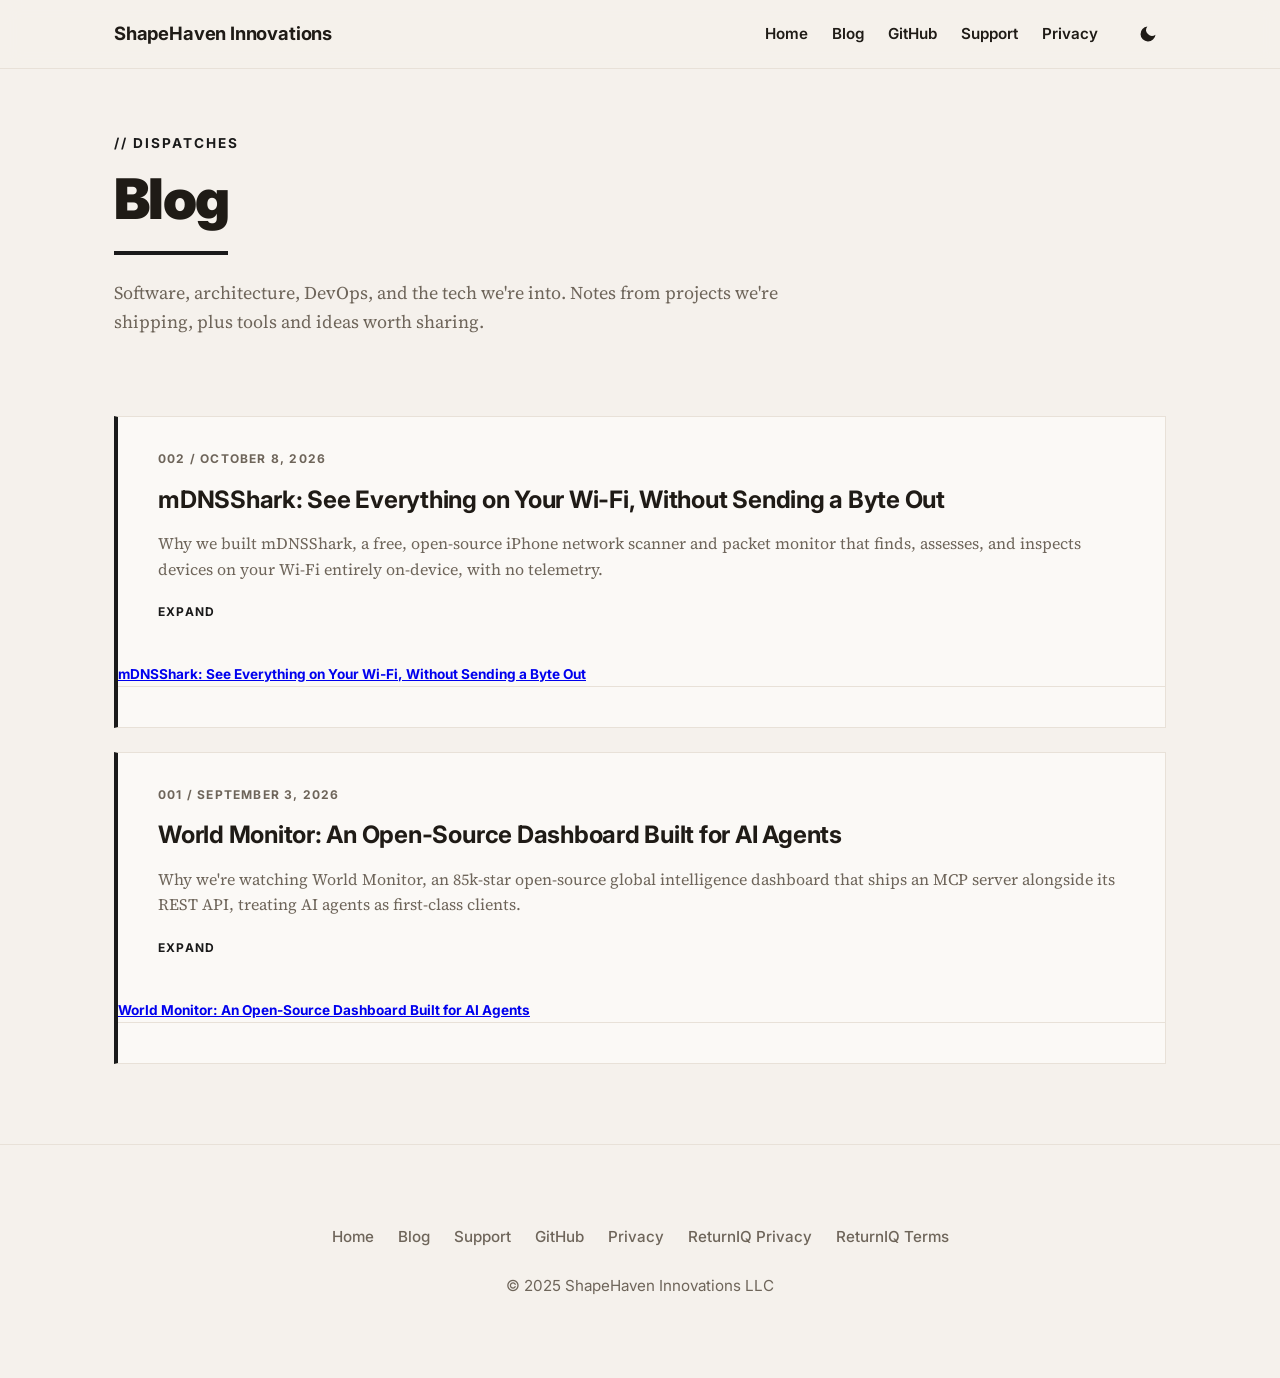
==== blog/index.html @ 7c34fed1 "20261010-add rhythmx to site" ====
<!DOCTYPE html>
<html lang="en">
  <head>
    <meta charset="UTF-8" />
    <meta name="viewport" content="width=device-width, initial-scale=1.0" />
    <title>Blog | ShapeHaven Innovations</title>
    <meta name="description" content="Software, architecture, DevOps, and the tech we like. Notes and tool spotlights from ShapeHaven Innovations." />
    <meta name="robots" content="index, follow" />

    <!-- Open Graph / Social Media -->
    <meta property="og:title" content="Blog | ShapeHaven Innovations" />
    <meta property="og:description" content="Software, architecture, DevOps, and the tech we like. Notes and tool spotlights from ShapeHaven Innovations." />
    <meta property="og:image" content="https://shapehaveninnovations.com/images/og-image.png" />
    <meta property="og:image:width" content="1200" />
    <meta property="og:image:height" content="630" />
    <meta property="og:url" content="https://shapehaveninnovations.com/blog/" />
    <meta property="og:type" content="website" />

    <!-- Favicon -->
    <link rel="icon" type="image/png" href="/images/favicon.png" />
    <link rel="apple-touch-icon" href="/images/logo.png" />

    <!-- FOUC fix: apply theme before CSS renders -->
    <script>
      (function() {
        var t = localStorage.getItem('theme');
        if (t) document.documentElement.setAttribute('data-theme', t);
        else if (window.matchMedia('(prefers-color-scheme: dark)').matches)
          document.documentElement.setAttribute('data-theme', 'dark');
      })();
    </script>

    <link rel="preconnect" href="https://fonts.googleapis.com" />
    <link rel="preconnect" href="https://fonts.gstatic.com" crossorigin />
    <link href="https://fonts.googleapis.com/css2?family=Inter:wght@400;600;700;800;900&family=Source+Serif+4:opsz,wght@8..60,400;8..60,600&display=swap" rel="stylesheet" />
    <link rel="stylesheet" href="/style.css" />
    <link rel="canonical" href="https://shapehaveninnovations.com/blog/" />
    <link rel="alternate" type="application/rss+xml" title="ShapeHaven Innovations Blog" href="https://shapehaveninnovations.com/feed.xml" />

    <!-- Twitter Card -->
    <meta name="twitter:card" content="summary_large_image" />
    <meta name="twitter:title" content="Blog | ShapeHaven Innovations" />
    <meta name="twitter:description" content="Software, architecture, DevOps, and the tech we like. Notes and tool spotlights from ShapeHaven Innovations." />
    <meta name="twitter:image" content="https://shapehaveninnovations.com/images/og-image.png" />

    <style>
      .blog-hero {
        text-align: left;
      }
      .blog-eyebrow {
        font-family: 'Inter', -apple-system, BlinkMacSystemFont, sans-serif;
        font-size: 0.85rem;
        font-weight: 700;
        letter-spacing: 0.15em;
        text-transform: uppercase;
        color: var(--primary-color);
        margin-bottom: 1rem;
        display: block;
      }
      .blog-hero h1 {
        font-size: 3.5rem;
        font-weight: 900;
        letter-spacing: -0.03em;
        line-height: 1;
        border-bottom: 4px solid var(--primary-color);
        padding-bottom: 1.5rem;
        display: inline-block;
      }
      .blog-hero .section-intro {
        margin: 1.5rem 0 0;
      }
      .post-feed {
        display: flex;
        flex-direction: column;
        gap: 1.5rem;
        margin-bottom: 5rem;
      }
      .post-item {
        border: 1px solid var(--border-color);
        border-left: 4px solid var(--primary-color);
        background: var(--card-bg);
        transition: var(--transition);
      }
      .post-item-header {
        all: unset;
        box-sizing: border-box;
        display: block;
        width: 100%;
        padding: 2rem 2.5rem;
        cursor: pointer;
      }
      .post-item-header:hover {
        background: var(--bg-color);
      }
      .card-tag {
        font-family: 'Inter', -apple-system, BlinkMacSystemFont, sans-serif;
        font-size: 0.75rem;
        font-weight: 700;
        letter-spacing: 0.1em;
        text-transform: uppercase;
        color: var(--light-text);
        margin-bottom: 0.75rem;
        display: block;
      }
      .post-item-header h3 {
        font-size: 1.5rem;
        letter-spacing: -0.01em;
        color: var(--text-color);
        margin: 0 0 0.75rem;
      }
      .post-item-summary {
        color: var(--light-text);
        margin: 0;
        line-height: 1.6;
      }
      .post-item-toggle {
        display: inline-block;
        margin-top: 1.25rem;
        font-family: 'Inter', -apple-system, BlinkMacSystemFont, sans-serif;
        font-size: 0.75rem;
        font-weight: 700;
        letter-spacing: 0.1em;
        text-transform: uppercase;
        color: var(--primary-color);
      }
      .post-item-panel {
        display: grid;
        grid-template-rows: 0fr;
        transition: grid-template-rows 0.35s ease;
      }
      .post-item-panel > div {
        overflow: hidden;
      }
      .post-item.open .post-item-panel {
        grid-template-rows: 1fr;
      }
      .post-item-panel-inner {
        padding: 0 2.5rem 2.5rem;
        border-top: 1px solid var(--border-color);
        margin-top: 0;
      }
      .post-item-prose {
        padding-top: 2rem;
        font-size: 1.05rem;
        line-height: 1.75;
        color: var(--text-color);
      }
      .post-item-prose p {
        margin-bottom: 1.25rem;
      }
      .post-item-prose h2 {
        font-size: 1.35rem;
        font-weight: 800;
        letter-spacing: -0.01em;
        margin: 2.25rem 0 1rem;
        border-left: 4px solid var(--primary-color);
        padding-left: 1rem;
      }
      .post-item-prose a {
        color: var(--primary-color);
        font-weight: 600;
        text-decoration: underline;
        text-underline-offset: 2px;
      }
      .post-item-prose .post-callout,
      .post-item-prose .post-cta {
        border-radius: 0;
        border: 1px solid var(--border-color);
        border-left: 4px solid var(--primary-color);
        background: var(--bg-color);
        padding: 1.25rem 1.5rem;
        margin: 1.75rem 0;
        font-size: 0.95rem;
        color: var(--light-text);
      }
      .post-item-prose .post-cta {
        margin-top: 2rem;
      }
      .post-item-fulllink {
        display: inline-block;
        margin-top: 0.5rem;
        font-family: 'Inter', -apple-system, BlinkMacSystemFont, sans-serif;
        font-size: 0.85rem;
        font-weight: 700;
      }
    </style>

    <!-- Structured Data -->
    <script type="application/ld+json">
    {
      "@context": "https://schema.org",
      "@type": "Blog",
      "name": "ShapeHaven Innovations Blog",
      "url": "https://shapehaveninnovations.com/blog/",
      "description": "Software, architecture, DevOps, and the tech we like. Notes and tool spotlights from ShapeHaven Innovations.",
      "publisher": { "@type": "Organization", "name": "ShapeHaven Innovations", "logo": { "@type": "ImageObject", "url": "https://shapehaveninnovations.com/images/logo.png" } },
      "blogPost": [
        {
          "@type": "BlogPosting",
          "headline": "mDNSShark: See Everything on Your Wi-Fi, Without Sending a Byte Out",
          "url": "https://shapehaveninnovations.com/blog/mdnsshark-app",
          "datePublished": "2026-10-08",
          "author": { "@type": "Organization", "name": "ShapeHaven Innovations" }
        },
        {
          "@type": "BlogPosting",
          "headline": "World Monitor: An Open-Source Dashboard Built for AI Agents",
          "url": "https://shapehaveninnovations.com/blog/worldmonitor-app",
          "datePublished": "2026-09-03",
          "author": { "@type": "Organization", "name": "ShapeHaven Innovations" }
        }
      ]
    }
    </script>
  </head>
  <body>
    <header>
      <div class="container">
        <div class="logo-container">
          <a href="/" class="logo-text">ShapeHaven Innovations</a>
        </div>
        <nav id="main-nav">
          <a href="/">Home</a>
          <a href="/blog/">Blog</a>
          <a href="https://github.com/Shapehaven-Innovations" target="_blank" rel="noopener">GitHub</a>
          <a href="/support.html">Support</a>
          <a href="/privacy.html">Privacy</a>
        </nav>
        <div class="header-actions">
          <button id="theme-toggle" class="theme-toggle" aria-label="Toggle dark mode">
            <svg xmlns="http://www.w3.org/2000/svg" width="20" height="20" viewBox="0 0 24 24" fill="currentColor" aria-hidden="true"><path d="M21 12.79A9 9 0 1 1 11.21 3 7 7 0 0 0 21 12.79z"/></svg>
          </button>
          <button id="hamburger" class="hamburger" aria-label="Toggle menu" aria-expanded="false">
            <span></span><span></span><span></span>
          </button>
        </div>
      </div>
    </header>

    <main>
      <div class="container">
        <div class="section-header blog-hero" style="margin-top: 4rem;">
          <span class="blog-eyebrow">// Dispatches</span>
          <h1>Blog</h1>
          <p class="section-intro">
            Software, architecture, DevOps, and the tech we're into. Notes from projects we're shipping, plus tools and ideas worth sharing.
          </p>
        </div>

        <!-- Newest post first. Add new posts as a new .post-item at the TOP of this list. -->
        <div class="post-feed" id="post-list">
          <article class="post-item" data-url="/blog/mdnsshark-app.html">
            <button class="post-item-header" type="button" aria-expanded="false">
              <span class="card-tag">002 / October 8, 2026</span>
              <h3>mDNSShark: See Everything on Your Wi-Fi, Without Sending a Byte Out</h3>
              <p class="post-item-summary">
                Why we built mDNSShark, a free, open-source iPhone network scanner and packet monitor that
                finds, assesses, and inspects devices on your Wi-Fi entirely on-device, with no telemetry.
              </p>
              <span class="post-item-toggle">Expand</span>
            </button>
            <a class="post-item-fulllink" href="/blog/mdnsshark-app">mDNSShark: See Everything on Your Wi-Fi, Without Sending a Byte Out</a>
            <div class="post-item-panel">
              <div class="post-item-panel-inner">
                <div class="post-item-prose"></div>
              </div>
            </div>
          </article>
          <article class="post-item" data-url="/blog/worldmonitor-app.html">
            <button class="post-item-header" type="button" aria-expanded="false">
              <span class="card-tag">001 / September 3, 2026</span>
              <h3>World Monitor: An Open-Source Dashboard Built for AI Agents</h3>
              <p class="post-item-summary">
                Why we're watching World Monitor, an 85k-star open-source global intelligence dashboard that
                ships an MCP server alongside its REST API, treating AI agents as first-class clients.
              </p>
              <span class="post-item-toggle">Expand</span>
            </button>
            <a class="post-item-fulllink" href="/blog/worldmonitor-app">World Monitor: An Open-Source Dashboard Built for AI Agents</a>
            <div class="post-item-panel">
              <div class="post-item-panel-inner">
                <div class="post-item-prose"></div>
              </div>
            </div>
          </article>
        </div>
      </div>
    </main>

    <footer>
      <div class="container">
        <nav class="footer-links">
          <a href="/">Home</a>
          <a href="/blog/">Blog</a>
          <a href="/support.html">Support</a>
          <a href="https://github.com/Shapehaven-Innovations" target="_blank" rel="noopener">GitHub</a>
          <a href="/privacy.html">Privacy</a>
          <a href="/returniq-privacy.html">ReturnIQ Privacy</a>
          <a href="/returniq-terms.html">ReturnIQ Terms</a>
        </nav>
        <p>&copy; 2025 ShapeHaven Innovations LLC</p>
      </div>
    </footer>

    <script src="/config.js"></script>
    <script src="/space-hero.js"></script>
    <script src="/project-hero.js"></script>
    <script src="/script.js"></script>
    <script src="/transitions.js"></script>

    <!-- Cloudflare Web Analytics -->
    <script defer src="https://static.cloudflareinsights.com/beacon.min.js" data-cf-beacon='{"token": "6412781782134cada0f6ec322c5bb820"}'></script>
    <!-- End Cloudflare Web Analytics -->
  </body>
</html>
---- style.css ----
:root {
  --primary-color: #1a1a1a;
  --on-primary: #fff;
  --bg-color: #f5f1ec;
  --card-bg: #fbf9f6;
  --text-color: #1f1b16;
  --light-text: #6e655a;
  --border-color: #e8e1d8;
  --shadow-color: rgba(31, 27, 22, 0.06);
  --header-bg: rgba(245, 241, 236, 0.85);
  --transition: all 0.3s cubic-bezier(0.4, 0, 0.2, 1);
}

[data-theme="dark"] {
  --primary-color: #ffffff;
  --on-primary: #000000;
  --bg-color: #000000;
  --card-bg: #141414;
  --text-color: #ffffff;
  --light-text: #a3a3a3;
  --border-color: #2a2a2a;
  --shadow-color: rgba(0, 0, 0, 0.5);
  --header-bg: rgba(0, 0, 0, 0.85);
}

* {
  box-sizing: border-box;
  margin: 0;
  padding: 0;
}

body {
  font-family: 'Source Serif 4', Georgia, serif;
  background-color: var(--bg-color);
  color: var(--text-color);
  line-height: 1.6;
  transition: var(--transition);
  overflow-x: hidden;
}

h1, h2, h3, .tagline {
  font-family: 'Inter', -apple-system, BlinkMacSystemFont, sans-serif;
  font-weight: 700;
  letter-spacing: -0.02em;
}

.container {
  max-width: 1100px;
  margin: 0 auto;
  padding: 0 1.5rem;
}

/* Header & Nav */
header {
  background: var(--header-bg);
  backdrop-filter: blur(10px);
  -webkit-backdrop-filter: blur(10px);
  padding: 1rem 0;
  position: sticky;
  top: 0;
  z-index: 1000;
  border-bottom: 1px solid var(--border-color);
}

header .container {
  display: flex;
  align-items: center;
  justify-content: space-between;
  gap: 2rem;
}

.logo-container a {
  display: flex;
  align-items: center;
  text-decoration: none;
}

.logo {
  height: 48px;
  width: auto;
}

.logo-text {
  font-family: 'Inter', -apple-system, BlinkMacSystemFont, sans-serif;
  font-weight: 700;
  font-size: 1.15rem;
  letter-spacing: -0.01em;
  color: var(--text-color);
  text-decoration: none;
}

nav {
  display: flex;
  align-items: center;
  gap: 1.5rem;
  margin-left: auto;
}

nav a {
  font-family: 'Inter', -apple-system, BlinkMacSystemFont, sans-serif;
  text-decoration: none;
  color: var(--text-color);
  font-weight: 600;
  font-size: 0.95rem;
  transition: var(--transition);
}

nav a:hover {
  color: var(--primary-color);
}

.header-actions {
  display: flex;
  align-items: center;
  gap: 0.5rem;
}

.theme-toggle {
  color: var(--text-color);
  background: none;
  border: none;
  font-size: 1.25rem;
  cursor: pointer;
  padding: 0.5rem;
  border-radius: 50%;
  transition: var(--transition);
  display: flex;
  align-items: center;
  justify-content: center;
}

.hamburger {
  display: none;
  flex-direction: column;
  justify-content: center;
  gap: 5px;
  background: none;
  border: none;
  cursor: pointer;
  padding: 0.5rem;
  border-radius: 6px;
  transition: var(--transition);
}

.hamburger span {
  display: block;
  width: 22px;
  height: 2px;
  background: var(--text-color);
  border-radius: 2px;
  transition: var(--transition);
}

.hamburger span:nth-child(3) {
  width: 14px;
}

.hamburger.open span {
  width: 22px;
}

.hamburger.open span:nth-child(1) {
  transform: translateY(7px) rotate(45deg);
}

.hamburger.open span:nth-child(2) {
  opacity: 0;
}

.hamburger.open span:nth-child(3) {
  transform: translateY(-7px) rotate(-45deg);
}

.theme-toggle:hover {
  background: var(--border-color);
}

/* Hero Section */
.hero {
  padding-top: 7rem;
  padding-bottom: 7rem;
  display: flex;
  align-items: flex-start;
  gap: 4rem;
}

.hero-text {
  flex: 1 1 620px;
  max-width: 700px;
}

.hero-description {
  flex: 1 1 280px;
  max-width: 380px;
  color: var(--light-text);
  font-size: 1.2rem;
  line-height: 1.7;
  padding-top: 0.5rem;
}

.hero-text h1 {
  font-size: 3.5rem;
  font-weight: 900;
  line-height: 1.4;
  margin-bottom: 1rem;
  letter-spacing: -0.02em;
}

.hero-text h1 .hl {
  text-decoration: none;
  border-bottom: 0.09em solid currentColor;
  padding-bottom: 0.05em;
  transition: color 0.25s ease, border-color 0.25s ease;
}

@media (hover: hover) {
  .hero-text h1 .hl:hover {
    color: var(--light-text);
    border-color: var(--light-text);
  }
}

.tagline {
  font-size: 1.375rem;
  color: var(--primary-color);
  font-weight: 500;
  margin-bottom: 2rem;
}

/* Buttons */
.cta-group {
  display: flex;
  gap: 1rem;
  margin-top: 1.5rem;
}

.btn {
  font-family: 'Inter', -apple-system, BlinkMacSystemFont, sans-serif;
  display: inline-block;
  padding: 0.875rem 2rem;
  border-radius: 8px;
  font-weight: 600;
  text-decoration: none;
  transition: var(--transition);
  font-size: 1rem;
}

.btn-primary {
  background: var(--primary-color);
  color: var(--on-primary);
}

.btn-primary:hover {
  opacity: 0.9;
}

.btn-secondary {
  border: 2px solid var(--primary-color);
  color: var(--primary-color);
}

.btn-secondary:hover {
  background: var(--primary-color);
  color: var(--on-primary);
}

/* Card icon */
.card-icon {
  width: 56px;
  height: 56px;
  margin: 0 auto 1.5rem;
  display: flex;
  align-items: center;
  justify-content: center;
  background: var(--bg-color);
  border-radius: 10px;
  border: 1px solid var(--border-color);
}

.card-icon svg,
.card-icon img {
  width: 28px;
  height: 28px;
  object-fit: contain;
  border-radius: 0;
  box-shadow: none;
}

/* Global card flex layout — ensures buttons pin to bottom */
.card {
  display: flex;
  flex-direction: column;
}

.card > p {
  flex-grow: 1;
}

.card .btn {
  width: 100%;
  text-align: center;
}

/* Services Grid */
.section-header {
  text-align: center;
  margin-bottom: 5rem;
}

.section-header h2 {
  font-size: 2.5rem;
  margin-bottom: 1rem;
}

.section-intro {
  color: var(--light-text);
  font-size: 1.125rem;
  max-width: 700px;
  margin: 0 auto;
}

.grid {
  display: grid;
  grid-template-columns: repeat(auto-fit, minmax(320px, 1fr));
  gap: 2rem;
  margin-bottom: 5rem;
}

.card {
  background: var(--card-bg);
  padding: 2.5rem;
  border-radius: 14px;
  border: 1px solid var(--border-color);
  transition: var(--transition);
}

.card:hover {
  border-color: var(--primary-color);
}

.card h3 {
  font-size: 1.5rem;
  margin-bottom: 1rem;
}

.card p {
  color: var(--light-text);
}

/* Ambient banner */
/* Space hero (canvas galaxy) */
.space-hero {
  --p: 0;
  position: relative;
  height: clamp(320px, 52vw, 520px);
  margin: 0 calc(var(--p) * -3rem) 5rem;
  border-radius: calc(24px - var(--p) * 8px);
  overflow: hidden;
  background: #060b1a;
  border: 1px solid var(--border-color);
  will-change: margin;
}

.space-hero canvas {
  position: absolute;
  inset: 0;
  width: 100%;
  height: 100%;
  display: block;
}

.space-hero::after {
  content: '';
  position: absolute;
  inset: 0;
  background: linear-gradient(to top, rgba(2, 3, 10, 0.75), rgba(2, 3, 10, 0) 60%);
  pointer-events: none;
}

.space-hero-caption {
  position: absolute;
  inset: auto 0 2.5rem;
  z-index: 1;
  text-align: center;
  padding: 0 1.5rem;
  color: #fff;
  opacity: calc(var(--p) * 1.4 - 0.3);
  transform: translateY(calc((1 - var(--p)) * 16px));
}

.space-hero-caption h2 {
  font-size: clamp(1.8rem, 4.5vw, 3rem);
  line-height: 1.1;
  margin-bottom: 0.6rem;
}

.space-hero-caption p {
  color: rgba(255, 255, 255, 0.78);
  margin-bottom: 1.4rem;
}

.space-hero-btn {
  display: inline-block;
  background: #fff;
  color: #000;
  font-family: 'Inter', sans-serif;
  font-weight: 600;
  font-size: 0.95rem;
  padding: 0.65rem 1.3rem;
  border-radius: 8px;
  text-decoration: none;
}

#direct-contact,
#our-work { scroll-margin-top: 6rem; }

.space-hero-btn:hover { opacity: 0.88; }

@media (max-width: 768px) {
  .space-hero { margin-inline: 0; }
}

.ambient-banner {
  position: relative;
  height: 320px;
  border-radius: 20px;
  margin-bottom: 5rem;
  overflow: hidden;
  background: var(--bg-color);
  border: 1px solid var(--border-color);
}

.ambient-banner::before,
.ambient-banner::after {
  content: '';
  position: absolute;
  border-radius: 50%;
  filter: blur(50px);
}

.ambient-banner::before {
  width: 55%;
  height: 150%;
  top: -25%;
  left: -15%;
  background: radial-gradient(circle, var(--light-text), transparent 70%);
  opacity: 0.55;
  animation: ambient-drift-a 18s ease-in-out infinite;
}

.ambient-banner::after {
  width: 45%;
  height: 130%;
  top: -15%;
  right: -10%;
  background: radial-gradient(circle, var(--text-color), transparent 70%);
  opacity: 0.2;
  animation: ambient-drift-b 22s ease-in-out infinite;
}

@keyframes ambient-drift-a {
  0%, 100% { transform: translate(0, 0) scale(1); }
  50% { transform: translate(45%, 25%) scale(1.25); }
}

@keyframes ambient-drift-b {
  0%, 100% { transform: translate(0, 0) scale(1); }
  50% { transform: translate(-35%, -20%) scale(1.2); }
}

@media (prefers-reduced-motion: reduce) {
  .ambient-banner::before,
  .ambient-banner::after {
    animation: none;
  }
}

/* Highlight Section */
.highlight-section {
  background: var(--card-bg);
  padding: 5rem 4rem;
  border-radius: 16px;
  text-align: center;
  border: 1px solid var(--border-color);
  margin-bottom: 7rem;
}

.highlight-section h3 {
  font-size: 2rem;
  margin-bottom: 1.5rem;
}

.highlight-section p {
  font-size: 1.125rem;
  color: var(--light-text);
  max-width: 800px;
  margin: 0 auto;
}

/* Images */
img {
  border-radius: 16px;
  transition: var(--transition);
}

/* Footer */
footer {
  font-family: 'Inter', -apple-system, BlinkMacSystemFont, sans-serif;
  padding: 5rem 0;
  text-align: center;
  border-top: 1px solid var(--border-color);
  color: var(--light-text);
  font-size: 0.95rem;
}

footer a {
  color: var(--primary-color);
  text-decoration: none;
  font-weight: 600;
}

.footer-links {
  display: flex;
  flex-wrap: wrap;
  justify-content: center;
  gap: 0.5rem 1.5rem;
  margin-bottom: 1.5rem;
}

.footer-links a {
  color: var(--light-text);
  font-weight: 500;
}

.footer-links a:hover {
  color: var(--primary-color);
}

/* View Transitions */
@keyframes fade-in  { from { opacity: 0; } }
@keyframes fade-out { to   { opacity: 0; } }

::view-transition-old(root) { animation: fade-out 150ms ease; }
::view-transition-new(root) { animation: fade-in  150ms ease; }

/* Mobile Responsive */
@media (max-width: 992px) {
  .hero {
    padding-top: 4rem;
    padding-bottom: 4rem;
    flex-direction: column;
    gap: 0;
  }
  .hero-text {
    flex: none;
    max-width: 100%;
  }
  .hero-text h1 {
    font-size: 2.75rem;
  }
  .hero-description {
    flex: none;
    max-width: 100%;
    margin-top: 1.5rem;
  }
  .cta-group {
    justify-content: center;
  }
}

@media (max-width: 768px) {
  .hamburger {
    display: flex;
  }

  #main-nav {
    display: none;
    position: absolute;
    top: 100%;
    left: 0;
    right: 0;
    background: var(--header-bg);
    backdrop-filter: blur(10px);
    -webkit-backdrop-filter: blur(10px);
    border-bottom: 1px solid var(--border-color);
    flex-direction: column;
    align-items: flex-start;
    gap: 0;
    padding: 0.5rem 0;
  }

  #main-nav.open {
    display: flex;
  }

  #main-nav a {
    width: 100%;
    padding: 0.75rem 1.5rem;
  }

  #main-nav a:hover {
    background: var(--border-color);
  }
  .hero-text h1 {
    font-size: 2.25rem;
  }
  .cta-group {
    flex-direction: column;
  }
  .btn {
    width: 100%;
  }
  .highlight-section {
    padding: 2rem;
  }
}

.app-icon {
  display: block;
  width: 48px;
  height: 48px;
  border-radius: 22%;
  object-fit: cover;
  margin-bottom: 1.25rem;
  border: 1px solid var(--border-color);
}

.project-hero {
  position: relative;
  height: clamp(280px, 40vw, 420px);
  margin: 0 0 5rem;
  border-radius: 24px;
  overflow: hidden;
  background: linear-gradient(160deg, #060b1a, #0b1633 60%, #060b1a);
  border: 1px solid var(--border-color);
}

.project-hero canvas {
  position: absolute;
  inset: 0;
  width: 100%;
  height: 100%;
  display: block;
}

.project-hero::after {
  content: '';
  position: absolute;
  inset: 0;
  background: radial-gradient(ellipse at center, rgba(6, 11, 26, 0.75), rgba(6, 11, 26, 0) 70%);
  pointer-events: none;
}

.project-hero-caption {
  position: absolute;
  inset: 0;
  z-index: 1;
  display: flex;
  flex-direction: column;
  align-items: center;
  justify-content: center;
  text-align: center;
  padding: 0 1.5rem;
  color: #fff;
}

.project-hero-caption h2 {
  font-size: clamp(1.8rem, 4.5vw, 3rem);
  line-height: 1.1;
  margin-bottom: 0.6rem;
}

.project-hero-caption p {
  color: rgba(255, 255, 255, 0.78);
  margin-bottom: 1.4rem;
}
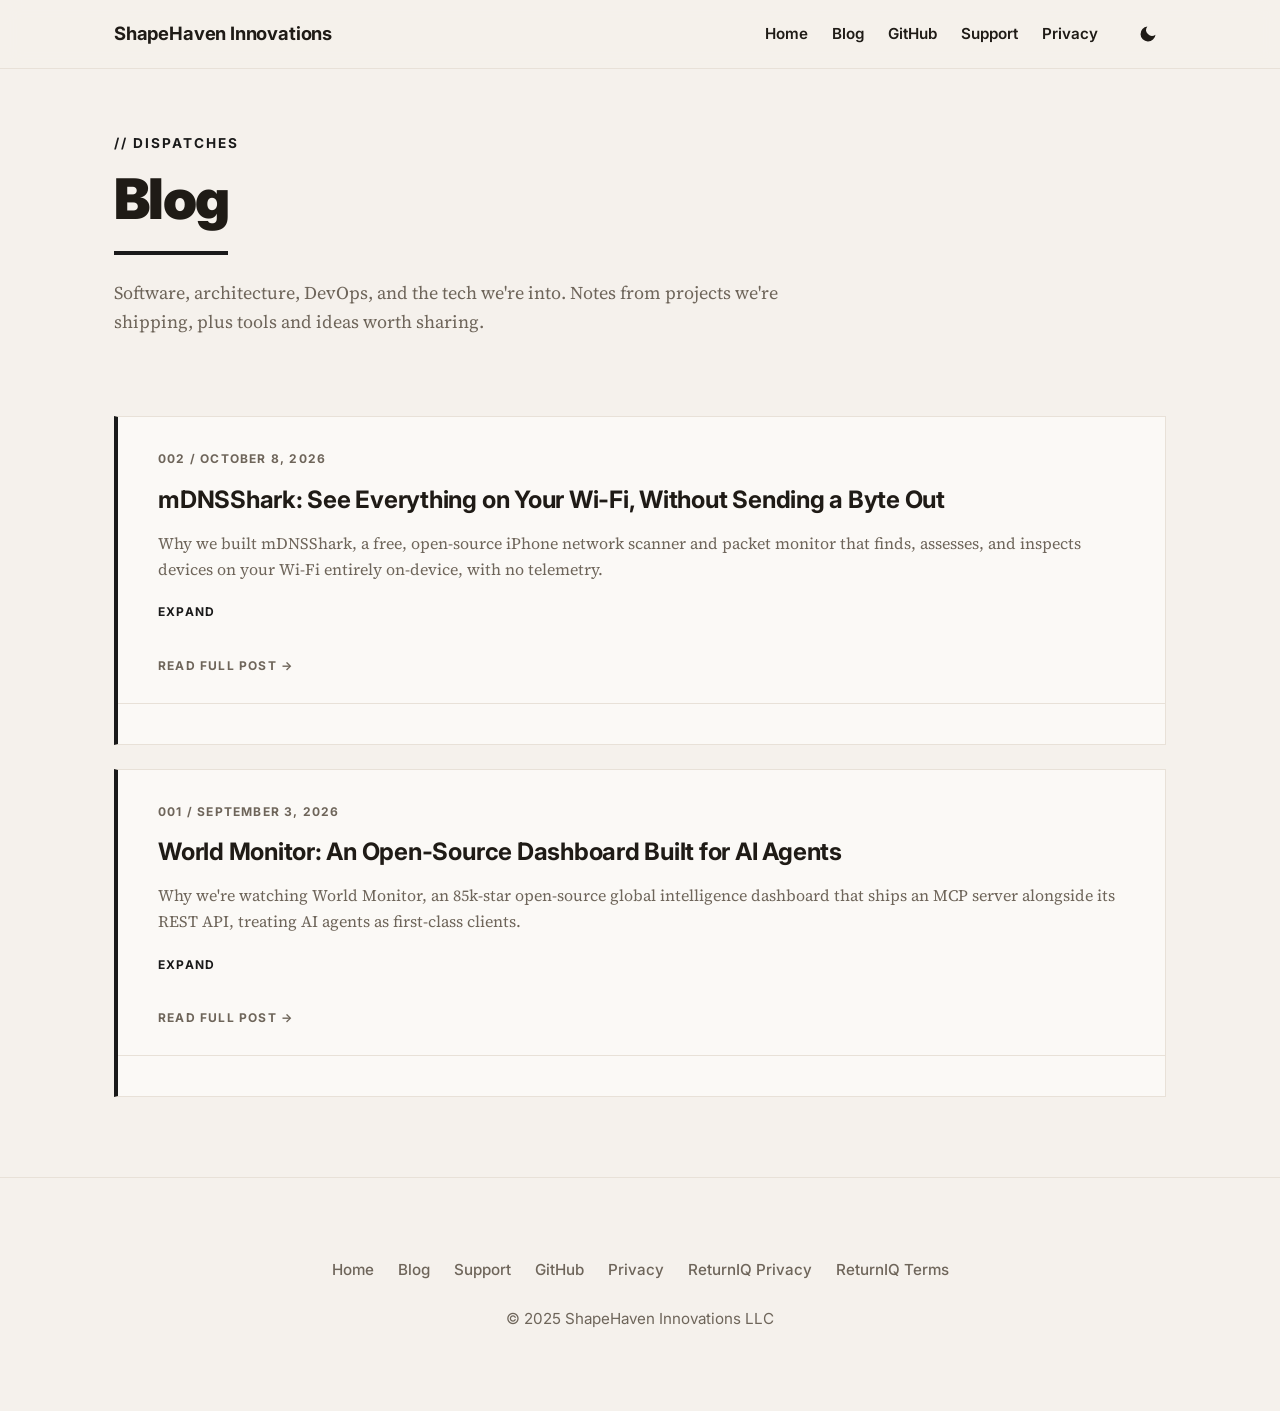
==== commit 115f35cf: "20261310-style blog full post links" ====
--- a/blog/index.html
+++ b/blog/index.html
@@ -121,6 +121,20 @@
         font-weight: 700;
         letter-spacing: 0.1em;
         text-transform: uppercase;
+        color: var(--primary-color);
+      }
+      .post-item-fulllink {
+        display: block;
+        padding: 0 2.5rem 1.75rem;
+        font-family: 'Inter', -apple-system, BlinkMacSystemFont, sans-serif;
+        font-size: 0.75rem;
+        font-weight: 700;
+        letter-spacing: 0.1em;
+        text-transform: uppercase;
+        color: var(--light-text);
+        text-decoration: none;
+      }
+      .post-item-fulllink:hover {
         color: var(--primary-color);
       }
       .post-item-panel {
@@ -175,13 +189,6 @@
       }
       .post-item-prose .post-cta {
         margin-top: 2rem;
-      }
-      .post-item-fulllink {
-        display: inline-block;
-        margin-top: 0.5rem;
-        font-family: 'Inter', -apple-system, BlinkMacSystemFont, sans-serif;
-        font-size: 0.85rem;
-        font-weight: 700;
       }
     </style>
 
@@ -259,7 +266,7 @@
               </p>
               <span class="post-item-toggle">Expand</span>
             </button>
-            <a class="post-item-fulllink" href="/blog/mdnsshark-app">mDNSShark: See Everything on Your Wi-Fi, Without Sending a Byte Out</a>
+            <a class="post-item-fulllink" href="/blog/mdnsshark-app" aria-label="Read full post: mDNSShark: See Everything on Your Wi-Fi, Without Sending a Byte Out">Read full post &rarr;</a>
             <div class="post-item-panel">
               <div class="post-item-panel-inner">
                 <div class="post-item-prose"></div>
@@ -276,7 +283,7 @@
               </p>
               <span class="post-item-toggle">Expand</span>
             </button>
-            <a class="post-item-fulllink" href="/blog/worldmonitor-app">World Monitor: An Open-Source Dashboard Built for AI Agents</a>
+            <a class="post-item-fulllink" href="/blog/worldmonitor-app" aria-label="Read full post: World Monitor: An Open-Source Dashboard Built for AI Agents">Read full post &rarr;</a>
             <div class="post-item-panel">
               <div class="post-item-panel-inner">
                 <div class="post-item-prose"></div>
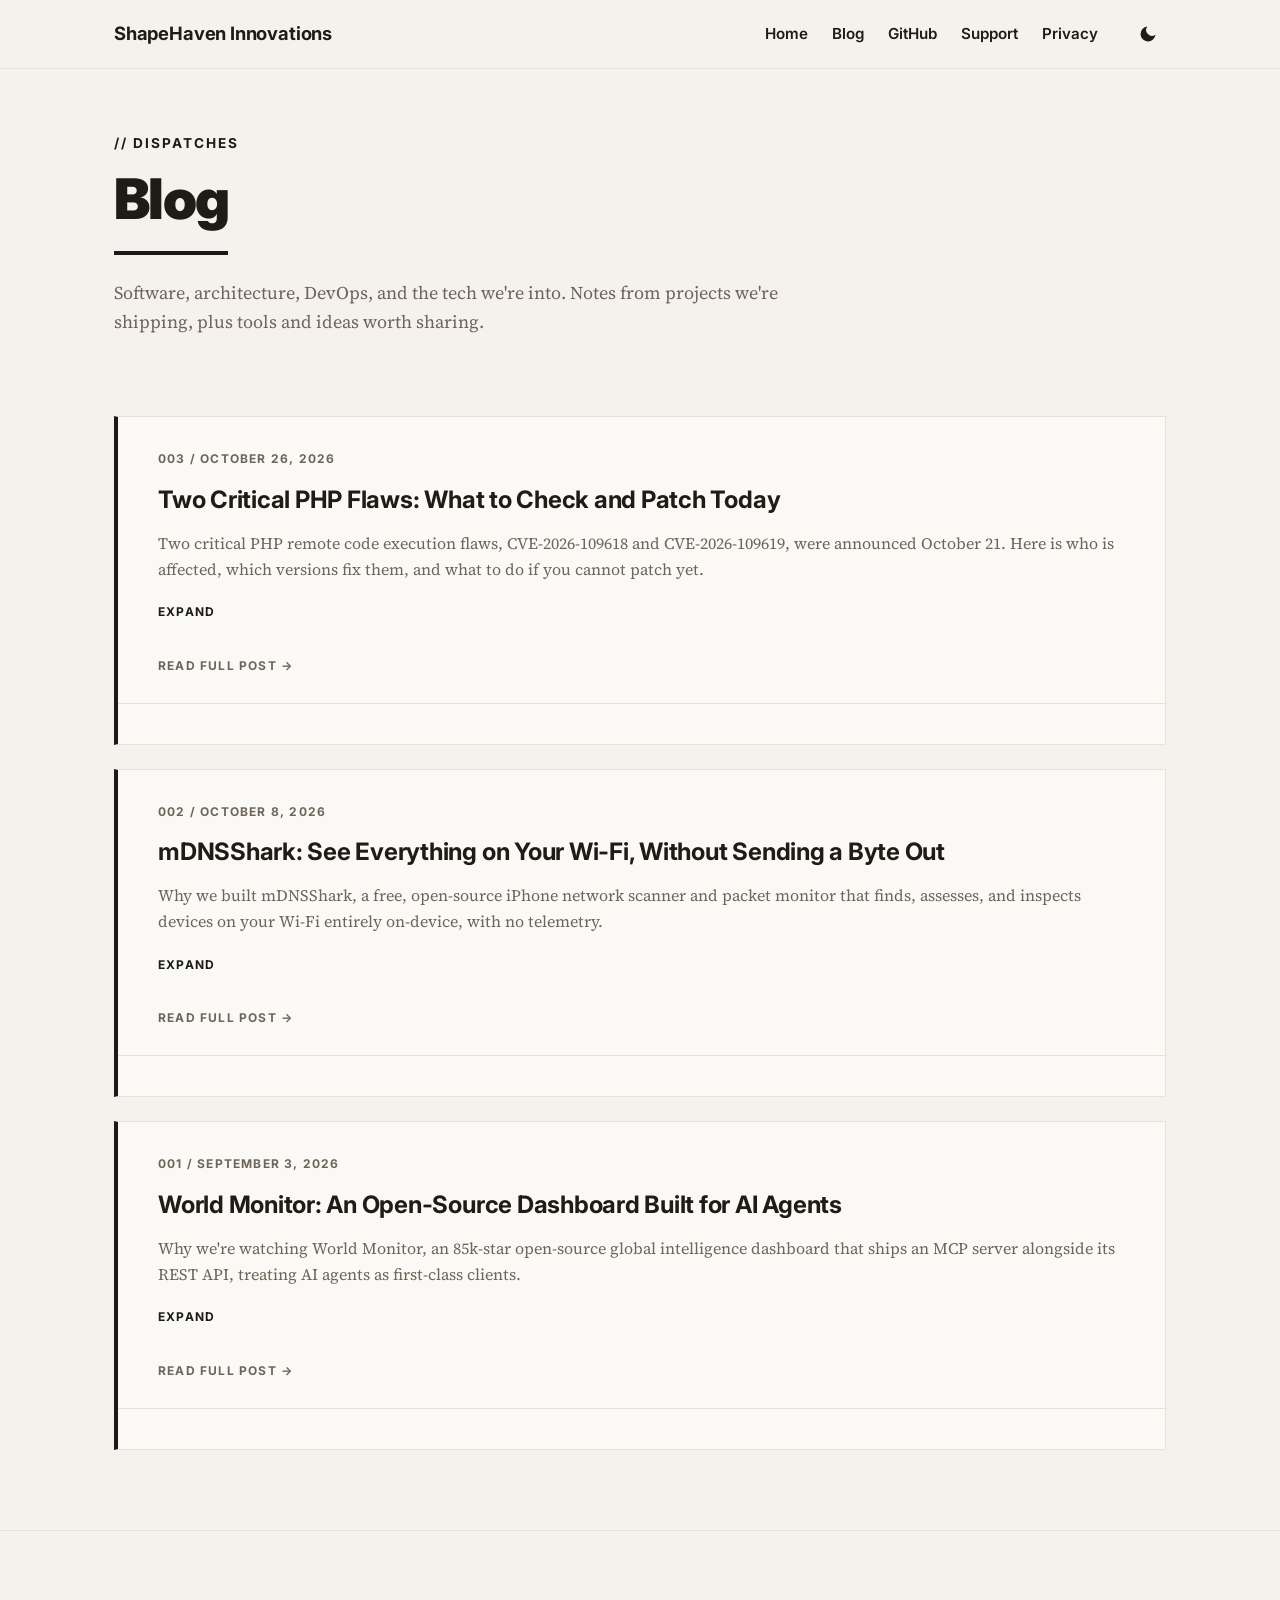
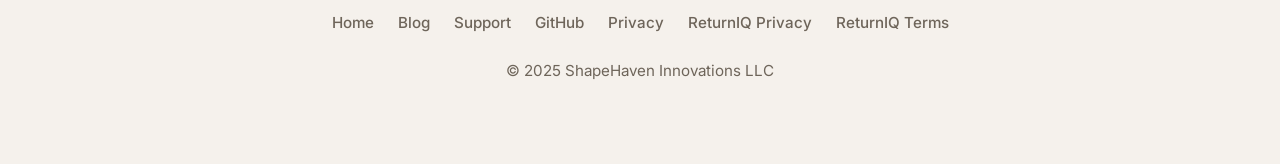
==== commit 96555d32: "20262610-php RCE post" ====
--- a/blog/index.html
+++ b/blog/index.html
@@ -202,6 +202,13 @@
       "description": "Software, architecture, DevOps, and the tech we like. Notes and tool spotlights from ShapeHaven Innovations.",
       "publisher": { "@type": "Organization", "name": "ShapeHaven Innovations", "logo": { "@type": "ImageObject", "url": "https://shapehaveninnovations.com/images/logo.png" } },
       "blogPost": [
+        {
+          "@type": "BlogPosting",
+          "headline": "Two Critical PHP Flaws: What to Check and Patch Today",
+          "url": "https://shapehaveninnovations.com/blog/php-critical-rce-patch",
+          "datePublished": "2026-10-26",
+          "author": { "@type": "Organization", "name": "ShapeHaven Innovations" }
+        },
         {
           "@type": "BlogPosting",
           "headline": "mDNSShark: See Everything on Your Wi-Fi, Without Sending a Byte Out",
@@ -256,6 +263,22 @@
 
         <!-- Newest post first. Add new posts as a new .post-item at the TOP of this list. -->
         <div class="post-feed" id="post-list">
+          <article class="post-item" data-url="/blog/php-critical-rce-patch.html">
+            <button class="post-item-header" type="button" aria-expanded="false">
+              <span class="card-tag">003 / October 26, 2026</span>
+              <h3>Two Critical PHP Flaws: What to Check and Patch Today</h3>
+              <p class="post-item-summary">
+                Two critical PHP remote code execution flaws, CVE-2026-109618 and CVE-2026-109619, were announced October 21. Here is who is affected, which versions fix them, and what to do if you cannot patch yet.
+              </p>
+              <span class="post-item-toggle">Expand</span>
+            </button>
+            <a class="post-item-fulllink" href="/blog/php-critical-rce-patch" aria-label="Read full post: Two Critical PHP Flaws: What to Check and Patch Today">Read full post &rarr;</a>
+            <div class="post-item-panel">
+              <div class="post-item-panel-inner">
+                <div class="post-item-prose"></div>
+              </div>
+            </div>
+          </article>
           <article class="post-item" data-url="/blog/mdnsshark-app.html">
             <button class="post-item-header" type="button" aria-expanded="false">
               <span class="card-tag">002 / October 8, 2026</span>
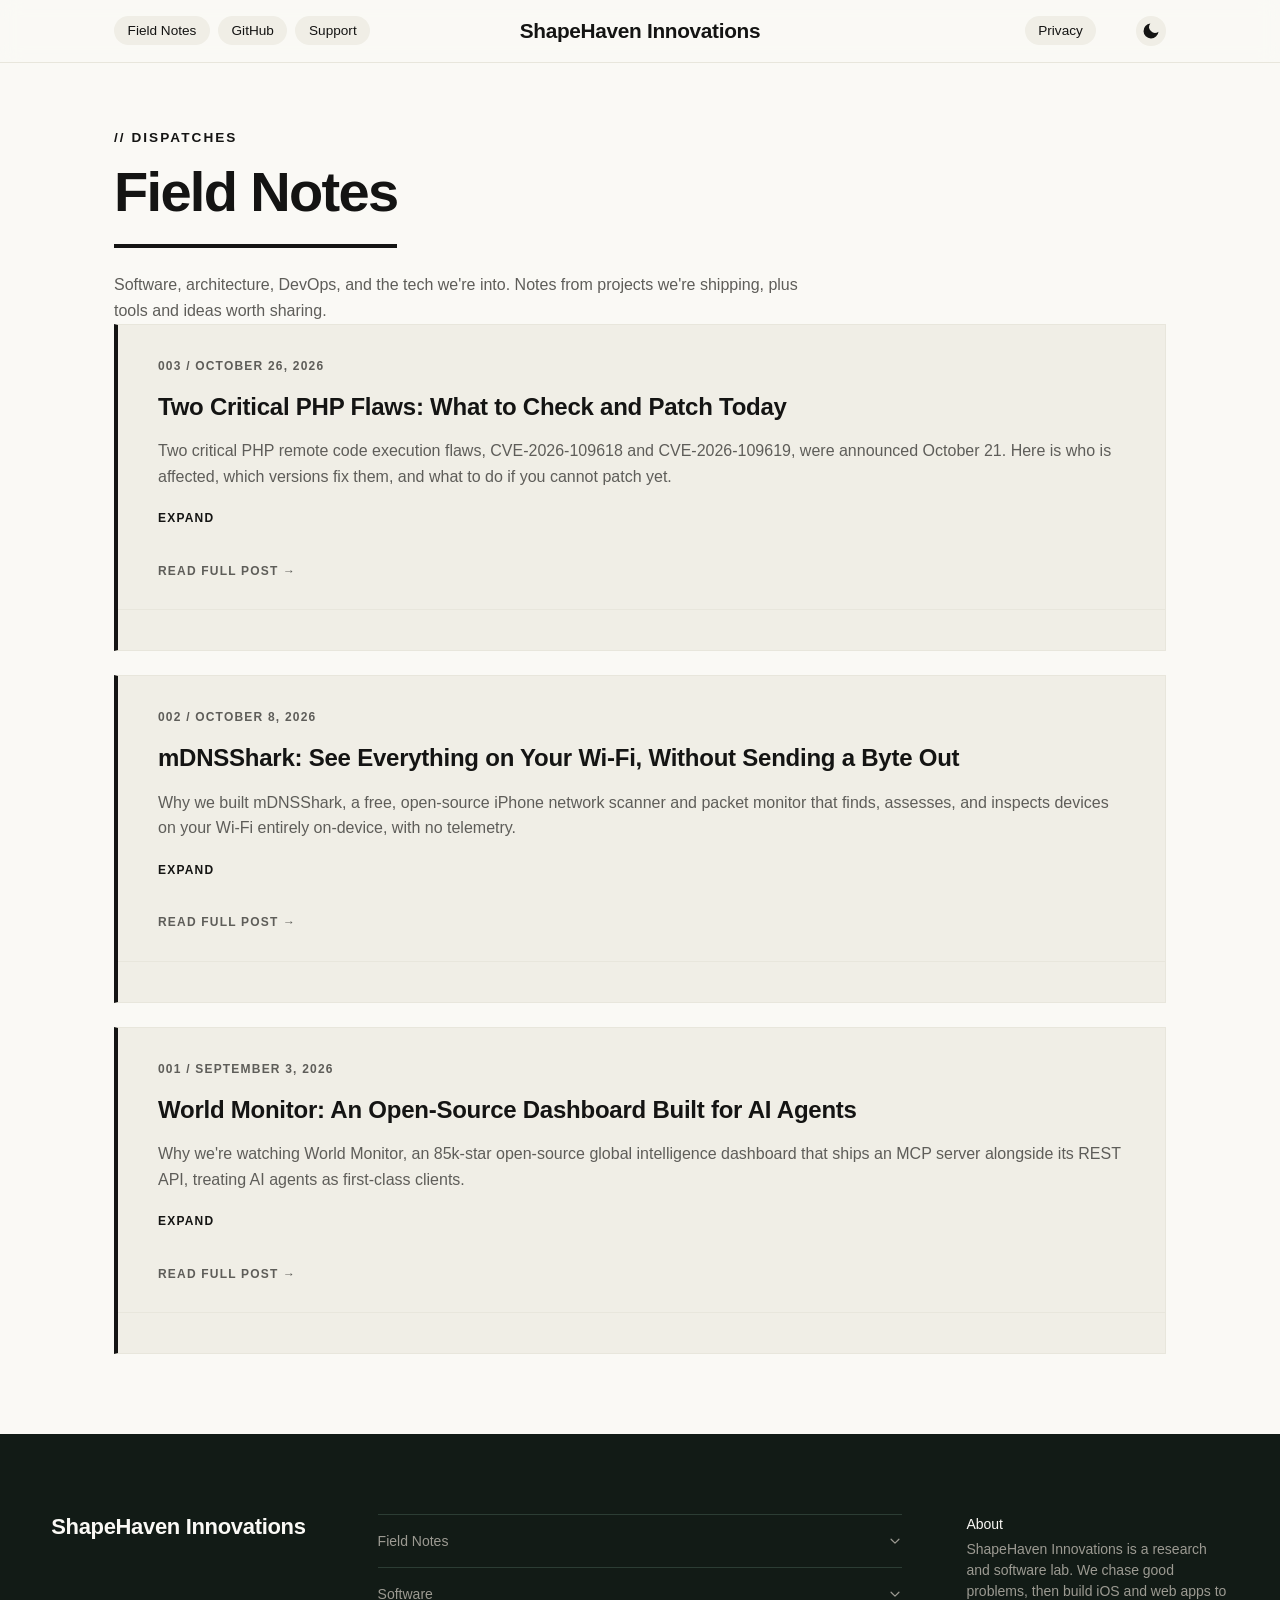
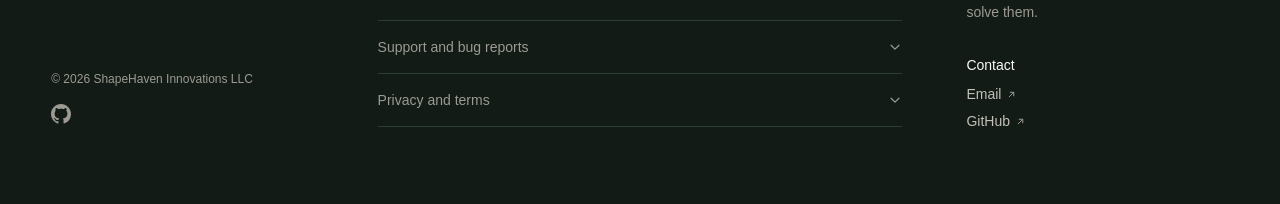
==== commit b0360907: "20262610-research-software-lab-redesign." ====
--- a/blog/index.html
+++ b/blog/index.html
@@ -3,12 +3,12 @@
   <head>
     <meta charset="UTF-8" />
     <meta name="viewport" content="width=device-width, initial-scale=1.0" />
-    <title>Blog | ShapeHaven Innovations</title>
+    <title>Field Notes | ShapeHaven Innovations</title>
     <meta name="description" content="Software, architecture, DevOps, and the tech we like. Notes and tool spotlights from ShapeHaven Innovations." />
     <meta name="robots" content="index, follow" />
 
     <!-- Open Graph / Social Media -->
-    <meta property="og:title" content="Blog | ShapeHaven Innovations" />
+    <meta property="og:title" content="Field Notes | ShapeHaven Innovations" />
     <meta property="og:description" content="Software, architecture, DevOps, and the tech we like. Notes and tool spotlights from ShapeHaven Innovations." />
     <meta property="og:image" content="https://shapehaveninnovations.com/images/og-image.png" />
     <meta property="og:image:width" content="1200" />
@@ -25,30 +25,27 @@
       (function() {
         var t = localStorage.getItem('theme');
         if (t) document.documentElement.setAttribute('data-theme', t);
-        else if (window.matchMedia('(prefers-color-scheme: dark)').matches)
-          document.documentElement.setAttribute('data-theme', 'dark');
+        // No saved choice: stay on the light theme. Dark is opt-in via the toggle.
       })();
     </script>
-
-    <link rel="preconnect" href="https://fonts.googleapis.com" />
-    <link rel="preconnect" href="https://fonts.gstatic.com" crossorigin />
-    <link href="https://fonts.googleapis.com/css2?family=Inter:wght@400;600;700;800;900&family=Source+Serif+4:opsz,wght@8..60,400;8..60,600&display=swap" rel="stylesheet" />
     <link rel="stylesheet" href="/style.css" />
     <link rel="canonical" href="https://shapehaveninnovations.com/blog/" />
-    <link rel="alternate" type="application/rss+xml" title="ShapeHaven Innovations Blog" href="https://shapehaveninnovations.com/feed.xml" />
+    <link rel="alternate" type="application/rss+xml" title="ShapeHaven Innovations Field Notes" href="https://shapehaveninnovations.com/feed.xml" />
 
     <!-- Twitter Card -->
     <meta name="twitter:card" content="summary_large_image" />
-    <meta name="twitter:title" content="Blog | ShapeHaven Innovations" />
+    <meta name="twitter:title" content="Field Notes | ShapeHaven Innovations" />
     <meta name="twitter:description" content="Software, architecture, DevOps, and the tech we like. Notes and tool spotlights from ShapeHaven Innovations." />
     <meta name="twitter:image" content="https://shapehaveninnovations.com/images/og-image.png" />
 
     <style>
       .blog-hero {
         text-align: left;
+        border: none;
+        padding: 0;
       }
       .blog-eyebrow {
-        font-family: 'Inter', -apple-system, BlinkMacSystemFont, sans-serif;
+        font-family: -apple-system, BlinkMacSystemFont, 'Segoe UI', Helvetica, Arial, sans-serif;
         font-size: 0.85rem;
         font-weight: 700;
         letter-spacing: 0.15em;
@@ -93,7 +90,7 @@
         background: var(--bg-color);
       }
       .card-tag {
-        font-family: 'Inter', -apple-system, BlinkMacSystemFont, sans-serif;
+        font-family: -apple-system, BlinkMacSystemFont, 'Segoe UI', Helvetica, Arial, sans-serif;
         font-size: 0.75rem;
         font-weight: 700;
         letter-spacing: 0.1em;
@@ -116,7 +113,7 @@
       .post-item-toggle {
         display: inline-block;
         margin-top: 1.25rem;
-        font-family: 'Inter', -apple-system, BlinkMacSystemFont, sans-serif;
+        font-family: -apple-system, BlinkMacSystemFont, 'Segoe UI', Helvetica, Arial, sans-serif;
         font-size: 0.75rem;
         font-weight: 700;
         letter-spacing: 0.1em;
@@ -126,7 +123,7 @@
       .post-item-fulllink {
         display: block;
         padding: 0 2.5rem 1.75rem;
-        font-family: 'Inter', -apple-system, BlinkMacSystemFont, sans-serif;
+        font-family: -apple-system, BlinkMacSystemFont, 'Segoe UI', Helvetica, Arial, sans-serif;
         font-size: 0.75rem;
         font-weight: 700;
         letter-spacing: 0.1em;
@@ -197,7 +194,7 @@
     {
       "@context": "https://schema.org",
       "@type": "Blog",
-      "name": "ShapeHaven Innovations Blog",
+      "name": "ShapeHaven Innovations Field Notes",
       "url": "https://shapehaveninnovations.com/blog/",
       "description": "Software, architecture, DevOps, and the tech we like. Notes and tool spotlights from ShapeHaven Innovations.",
       "publisher": { "@type": "Organization", "name": "ShapeHaven Innovations", "logo": { "@type": "ImageObject", "url": "https://shapehaveninnovations.com/images/logo.png" } },
@@ -235,7 +232,7 @@
         </div>
         <nav id="main-nav">
           <a href="/">Home</a>
-          <a href="/blog/">Blog</a>
+          <a href="/blog/">Field Notes</a>
           <a href="https://github.com/Shapehaven-Innovations" target="_blank" rel="noopener">GitHub</a>
           <a href="/support.html">Support</a>
           <a href="/privacy.html">Privacy</a>
@@ -255,7 +252,7 @@
       <div class="container">
         <div class="section-header blog-hero" style="margin-top: 4rem;">
           <span class="blog-eyebrow">// Dispatches</span>
-          <h1>Blog</h1>
+          <h1>Field Notes</h1>
           <p class="section-intro">
             Software, architecture, DevOps, and the tech we're into. Notes from projects we're shipping, plus tools and ideas worth sharing.
           </p>
@@ -317,23 +314,93 @@
       </div>
     </main>
 
-    <footer>
-      <div class="container">
-        <nav class="footer-links">
-          <a href="/">Home</a>
-          <a href="/blog/">Blog</a>
-          <a href="/support.html">Support</a>
-          <a href="https://github.com/Shapehaven-Innovations" target="_blank" rel="noopener">GitHub</a>
-          <a href="/privacy.html">Privacy</a>
-          <a href="/returniq-privacy.html">ReturnIQ Privacy</a>
-          <a href="/returniq-terms.html">ReturnIQ Terms</a>
-        </nav>
-        <p>&copy; 2025 ShapeHaven Innovations LLC</p>
+    <footer class="site-footer">
+      <div class="site-footer__inner">
+        <div class="site-footer__brand">
+          <p class="site-footer__wordmark">ShapeHaven Innovations</p>
+        </div>
+
+        <div class="site-footer__menu">
+          <details class="site-footer__group">
+            <summary>
+              <span>Field Notes</span>
+              <svg class="site-footer__chevron" viewBox="0 0 16 16" width="14" height="14" aria-hidden="true" focusable="false"><path d="M3.5 6l4.5 4.5L12.5 6" fill="none" stroke="currentColor" stroke-width="1.4" stroke-linecap="round" stroke-linejoin="round"/></svg>
+            </summary>
+            <ul class="site-footer__list">
+              <li><a href="/blog/">All Field Notes</a></li>
+              <li><a href="/blog/php-critical-rce-patch">Two Critical PHP Flaws: What to Check and Patch Today</a></li>
+              <li><a href="/blog/mdnsshark-app">mDNSShark: See Everything on Your Wi-Fi, Without Sending a Byte Out</a></li>
+              <li><a href="/blog/worldmonitor-app">World Monitor: An Open-Source Dashboard Built for AI Agents</a></li>
+              <li><a href="/feed.xml" target="_blank" rel="noopener">RSS feed</a></li>
+            </ul>
+          </details>
+
+          <details class="site-footer__group">
+            <summary>
+              <span>Software</span>
+              <svg class="site-footer__chevron" viewBox="0 0 16 16" width="14" height="14" aria-hidden="true" focusable="false"><path d="M3.5 6l4.5 4.5L12.5 6" fill="none" stroke="currentColor" stroke-width="1.4" stroke-linecap="round" stroke-linejoin="round"/></svg>
+            </summary>
+            <ul class="site-footer__list">
+              <li><a href="https://kavacrawl.app/" target="_blank" rel="noopener">KavaCrawl</a></li>
+              <li><a href="https://returniq.shapehaveninnovations.com/" target="_blank" rel="noopener">ReturnIQ</a></li>
+              <li><a href="https://condoguard.app/" target="_blank" rel="noopener">CondoGuard</a></li>
+              <li><a href="https://mdnsshark.shapehaveninnovations.com/" target="_blank" rel="noopener">mDNSShark</a></li>
+              <li><a href="https://rhythmx.shapehaveninnovations.com/" target="_blank" rel="noopener">RhythmX</a></li>
+            </ul>
+          </details>
+
+          <details class="site-footer__group">
+            <summary>
+              <span>Support and bug reports</span>
+              <svg class="site-footer__chevron" viewBox="0 0 16 16" width="14" height="14" aria-hidden="true" focusable="false"><path d="M3.5 6l4.5 4.5L12.5 6" fill="none" stroke="currentColor" stroke-width="1.4" stroke-linecap="round" stroke-linejoin="round"/></svg>
+            </summary>
+            <ul class="site-footer__list">
+              <li><a href="/support.html">Support page</a></li>
+              <li><a href="mailto:info@shapehaveninnovations.com">Email us</a></li>
+            </ul>
+            <p class="site-footer__sublabel">Public bug trackers</p>
+            <ul class="site-footer__list">
+              <li><a href="https://github.com/Shapehaven-Innovations/RhythmX/issues/new/choose" target="_blank" rel="noopener">RhythmX</a></li>
+              <li><a href="https://github.com/Shapehaven-Innovations/mDNSShark/issues/new/choose" target="_blank" rel="noopener">mDNSShark</a></li>
+              <li><a href="https://github.com/Shapehaven-Innovations/ReturnIQ-Site/issues/new/choose" target="_blank" rel="noopener">ReturnIQ</a></li>
+              <li><a href="https://github.com/Shapehaven-Innovations/KavaCrawl-Site/issues/new/choose" target="_blank" rel="noopener">KavaCrawl</a></li>
+              <li><span class="site-footer__note">CondoGuard: <a href="mailto:info@shapehaveninnovations.com">email us</a></span></li>
+            </ul>
+          </details>
+
+          <details class="site-footer__group">
+            <summary>
+              <span>Privacy and terms</span>
+              <svg class="site-footer__chevron" viewBox="0 0 16 16" width="14" height="14" aria-hidden="true" focusable="false"><path d="M3.5 6l4.5 4.5L12.5 6" fill="none" stroke="currentColor" stroke-width="1.4" stroke-linecap="round" stroke-linejoin="round"/></svg>
+            </summary>
+            <ul class="site-footer__list">
+              <li><a href="/privacy.html">Privacy Policy</a></li>
+              <li><a href="/returniq-privacy.html">ReturnIQ Privacy Policy</a></li>
+              <li><a href="/returniq-terms.html">ReturnIQ Terms of Service</a></li>
+            </ul>
+          </details>
+        </div>
+
+        <div class="site-footer__about">
+          <h2 class="site-footer__heading">About</h2>
+          <p class="site-footer__text">ShapeHaven Innovations is a research and software lab. We chase good problems, then build iOS and web apps to solve them.</p>
+          <h2 class="site-footer__heading">Contact</h2>
+          <ul class="site-footer__contact">
+            <li><a href="mailto:info@shapehaveninnovations.com">Email<svg class="site-footer__arrow" viewBox="0 0 10 10" width="9" height="9" aria-hidden="true" focusable="false"><path d="M2.5 7.5l5-5M3.5 2.5h4v4" fill="none" stroke="currentColor" stroke-width="1.1" stroke-linecap="round" stroke-linejoin="round"/></svg></a></li>
+            <li><a href="https://github.com/Shapehaven-Innovations" target="_blank" rel="noopener">GitHub<svg class="site-footer__arrow" viewBox="0 0 10 10" width="9" height="9" aria-hidden="true" focusable="false"><path d="M2.5 7.5l5-5M3.5 2.5h4v4" fill="none" stroke="currentColor" stroke-width="1.1" stroke-linecap="round" stroke-linejoin="round"/></svg></a></li>
+          </ul>
+        </div>
+
+        <div class="site-footer__legal">
+          <p class="site-footer__copyright">&copy; 2026 ShapeHaven Innovations LLC</p>
+          <a class="site-footer__icon" href="https://github.com/Shapehaven-Innovations" target="_blank" rel="noopener" aria-label="ShapeHaven Innovations on GitHub (opens in a new tab)"><svg viewBox="0 0 16 16" width="20" height="20" aria-hidden="true" focusable="false"><path fill="currentColor" d="M8 0C3.58 0 0 3.58 0 8c0 3.54 2.29 6.53 5.47 7.59.4.07.55-.17.55-.38 0-.19-.01-.82-.01-1.49-2.01.37-2.53-.49-2.69-.94-.09-.23-.48-.94-.82-1.13-.28-.15-.68-.52-.01-.53.63-.01 1.08.58 1.23.82.72 1.21 1.87.87 2.33.66.07-.52.28-.87.51-1.07-1.78-.2-3.64-.89-3.64-3.95 0-.87.31-1.59.82-2.15-.08-.2-.36-1.02.08-2.12 0 0 .67-.21 2.2.82.64-.18 1.32-.27 2-.27.68 0 1.36.09 2 .27 1.53-1.04 2.2-.82 2.2-.82.44 1.1.16 1.92.08 2.12.51.56.82 1.27.82 2.15 0 3.07-1.87 3.75-3.65 3.95.29.25.54.73.54 1.48 0 1.07-.01 1.93-.01 2.2 0 .21.15.46.55.38A8.013 8.013 0 0016 8c0-4.42-3.58-8-8-8z"/></svg></a>
+        </div>
       </div>
     </footer>
 
     <script src="/config.js"></script>
     <script src="/space-hero.js"></script>
+    <script src="/journal-hero.js"></script>
     <script src="/project-hero.js"></script>
     <script src="/script.js"></script>
     <script src="/transitions.js"></script>
--- a/style.css
+++ b/style.css
@@ -1,26 +1,35 @@
 :root {
-  --primary-color: #1a1a1a;
-  --on-primary: #fff;
-  --bg-color: #f5f1ec;
-  --card-bg: #fbf9f6;
-  --text-color: #1f1b16;
-  --light-text: #6e655a;
-  --border-color: #e8e1d8;
-  --shadow-color: rgba(31, 27, 22, 0.06);
-  --header-bg: rgba(245, 241, 236, 0.85);
+  /* Palette follows anthropic.com's published tokens (ivory / slate / clay) */
+  --primary-color: #141413;
+  --on-primary: #faf9f5;
+  --accent: #c6613f;
+  --bg-color: #faf9f5;
+  --card-bg: #f0eee6;
+  --text-color: #141413;
+  --light-text: #5e5d59;
+  --border-color: #e8e6dc;
+  --hover-bg: #e8e6dc;
+  --shadow-color: rgba(20, 20, 19, 0.06);
+  --header-bg: rgba(250, 249, 245, 0.85);
   --transition: all 0.3s cubic-bezier(0.4, 0, 0.2, 1);
 }
 
 [data-theme="dark"] {
-  --primary-color: #ffffff;
-  --on-primary: #000000;
-  --bg-color: #000000;
-  --card-bg: #141414;
-  --text-color: #ffffff;
-  --light-text: #a3a3a3;
-  --border-color: #2a2a2a;
-  --shadow-color: rgba(0, 0, 0, 0.5);
-  --header-bg: rgba(0, 0, 0, 0.85);
+  --primary-color: #edf2ec;
+  --on-primary: #1d2923;
+  --accent: #e2895e;
+  --bg-color: #1d2923;
+  --card-bg: #26352d;
+  --text-color: #edf2ec;
+  --light-text: #a8b9ad;
+  --border-color: #364a3f;
+  --hover-bg: #364a3f;
+  --shadow-color: rgba(0, 0, 0, 0.3);
+  --header-bg: rgba(29, 41, 35, 0.85);
+}
+
+em, i, cite, address, dfn, var {
+  font-style: normal;
 }
 
 * {
@@ -30,7 +39,7 @@
 }
 
 body {
-  font-family: 'Source Serif 4', Georgia, serif;
+  font-family: -apple-system, BlinkMacSystemFont, 'Segoe UI', Helvetica, Arial, sans-serif;
   background-color: var(--bg-color);
   color: var(--text-color);
   line-height: 1.6;
@@ -39,9 +48,9 @@
 }
 
 h1, h2, h3, .tagline {
-  font-family: 'Inter', -apple-system, BlinkMacSystemFont, sans-serif;
-  font-weight: 700;
-  letter-spacing: -0.02em;
+  font-family: -apple-system, BlinkMacSystemFont, 'Segoe UI', Helvetica, Arial, sans-serif;
+  font-weight: 600;
+  letter-spacing: -0.015em;
 }
 
 .container {
@@ -81,10 +90,10 @@
 }
 
 .logo-text {
-  font-family: 'Inter', -apple-system, BlinkMacSystemFont, sans-serif;
-  font-weight: 700;
-  font-size: 1.15rem;
-  letter-spacing: -0.01em;
+  font-family: -apple-system, BlinkMacSystemFont, 'Segoe UI', Helvetica, Arial, sans-serif;
+  font-weight: 600;
+  font-size: 1.3rem;
+  letter-spacing: -0.015em;
   color: var(--text-color);
   text-decoration: none;
 }
@@ -97,7 +106,7 @@
 }
 
 nav a {
-  font-family: 'Inter', -apple-system, BlinkMacSystemFont, sans-serif;
+  font-family: -apple-system, BlinkMacSystemFont, 'Segoe UI', Helvetica, Arial, sans-serif;
   text-decoration: none;
   color: var(--text-color);
   font-weight: 600;
@@ -109,470 +118,58 @@
   color: var(--primary-color);
 }
 
-.header-actions {
-  display: flex;
-  align-items: center;
-  gap: 0.5rem;
-}
-
-.theme-toggle {
-  color: var(--text-color);
-  background: none;
-  border: none;
-  font-size: 1.25rem;
-  cursor: pointer;
-  padding: 0.5rem;
-  border-radius: 50%;
-  transition: var(--transition);
-  display: flex;
-  align-items: center;
-  justify-content: center;
-}
-
-.hamburger {
-  display: none;
-  flex-direction: column;
-  justify-content: center;
-  gap: 5px;
-  background: none;
-  border: none;
-  cursor: pointer;
-  padding: 0.5rem;
-  border-radius: 6px;
-  transition: var(--transition);
-}
-
-.hamburger span {
-  display: block;
-  width: 22px;
-  height: 2px;
-  background: var(--text-color);
-  border-radius: 2px;
-  transition: var(--transition);
-}
-
-.hamburger span:nth-child(3) {
-  width: 14px;
-}
-
-.hamburger.open span {
-  width: 22px;
-}
-
-.hamburger.open span:nth-child(1) {
-  transform: translateY(7px) rotate(45deg);
-}
-
-.hamburger.open span:nth-child(2) {
-  opacity: 0;
-}
-
-.hamburger.open span:nth-child(3) {
-  transform: translateY(-7px) rotate(-45deg);
-}
-
-.theme-toggle:hover {
-  background: var(--border-color);
-}
-
-/* Hero Section */
-.hero {
-  padding-top: 7rem;
-  padding-bottom: 7rem;
-  display: flex;
-  align-items: flex-start;
-  gap: 4rem;
-}
-
-.hero-text {
-  flex: 1 1 620px;
-  max-width: 700px;
-}
-
-.hero-description {
-  flex: 1 1 280px;
-  max-width: 380px;
-  color: var(--light-text);
-  font-size: 1.2rem;
-  line-height: 1.7;
-  padding-top: 0.5rem;
-}
-
-.hero-text h1 {
-  font-size: 3.5rem;
-  font-weight: 900;
-  line-height: 1.4;
-  margin-bottom: 1rem;
-  letter-spacing: -0.02em;
-}
-
-.hero-text h1 .hl {
-  text-decoration: none;
-  border-bottom: 0.09em solid currentColor;
-  padding-bottom: 0.05em;
-  transition: color 0.25s ease, border-color 0.25s ease;
-}
-
-@media (hover: hover) {
-  .hero-text h1 .hl:hover {
-    color: var(--light-text);
-    border-color: var(--light-text);
-  }
-}
-
-.tagline {
-  font-size: 1.375rem;
-  color: var(--primary-color);
-  font-weight: 500;
-  margin-bottom: 2rem;
-}
-
-/* Buttons */
-.cta-group {
-  display: flex;
-  gap: 1rem;
-  margin-top: 1.5rem;
-}
-
-.btn {
-  font-family: 'Inter', -apple-system, BlinkMacSystemFont, sans-serif;
-  display: inline-block;
-  padding: 0.875rem 2rem;
-  border-radius: 8px;
-  font-weight: 600;
-  text-decoration: none;
-  transition: var(--transition);
-  font-size: 1rem;
-}
-
-.btn-primary {
-  background: var(--primary-color);
-  color: var(--on-primary);
-}
-
-.btn-primary:hover {
-  opacity: 0.9;
-}
-
-.btn-secondary {
-  border: 2px solid var(--primary-color);
-  color: var(--primary-color);
-}
-
-.btn-secondary:hover {
-  background: var(--primary-color);
-  color: var(--on-primary);
-}
-
-/* Card icon */
-.card-icon {
-  width: 56px;
-  height: 56px;
-  margin: 0 auto 1.5rem;
-  display: flex;
-  align-items: center;
-  justify-content: center;
-  background: var(--bg-color);
-  border-radius: 10px;
-  border: 1px solid var(--border-color);
-}
-
-.card-icon svg,
-.card-icon img {
-  width: 28px;
-  height: 28px;
-  object-fit: contain;
-  border-radius: 0;
-  box-shadow: none;
-}
-
-/* Global card flex layout — ensures buttons pin to bottom */
-.card {
-  display: flex;
-  flex-direction: column;
-}
-
-.card > p {
-  flex-grow: 1;
-}
-
-.card .btn {
-  width: 100%;
-  text-align: center;
-}
-
-/* Services Grid */
-.section-header {
-  text-align: center;
-  margin-bottom: 5rem;
-}
-
-.section-header h2 {
-  font-size: 2.5rem;
-  margin-bottom: 1rem;
-}
-
-.section-intro {
-  color: var(--light-text);
-  font-size: 1.125rem;
-  max-width: 700px;
-  margin: 0 auto;
-}
-
-.grid {
-  display: grid;
-  grid-template-columns: repeat(auto-fit, minmax(320px, 1fr));
-  gap: 2rem;
-  margin-bottom: 5rem;
-}
-
-.card {
-  background: var(--card-bg);
-  padding: 2.5rem;
-  border-radius: 14px;
-  border: 1px solid var(--border-color);
-  transition: var(--transition);
-}
-
-.card:hover {
-  border-color: var(--primary-color);
-}
-
-.card h3 {
-  font-size: 1.5rem;
-  margin-bottom: 1rem;
-}
-
-.card p {
-  color: var(--light-text);
-}
-
-/* Ambient banner */
-/* Space hero (canvas galaxy) */
-.space-hero {
-  --p: 0;
-  position: relative;
-  height: clamp(320px, 52vw, 520px);
-  margin: 0 calc(var(--p) * -3rem) 5rem;
-  border-radius: calc(24px - var(--p) * 8px);
-  overflow: hidden;
-  background: #060b1a;
-  border: 1px solid var(--border-color);
-  will-change: margin;
-}
-
-.space-hero canvas {
-  position: absolute;
-  inset: 0;
-  width: 100%;
-  height: 100%;
-  display: block;
-}
-
-.space-hero::after {
-  content: '';
-  position: absolute;
-  inset: 0;
-  background: linear-gradient(to top, rgba(2, 3, 10, 0.75), rgba(2, 3, 10, 0) 60%);
-  pointer-events: none;
-}
-
-.space-hero-caption {
-  position: absolute;
-  inset: auto 0 2.5rem;
-  z-index: 1;
-  text-align: center;
-  padding: 0 1.5rem;
-  color: #fff;
-  opacity: calc(var(--p) * 1.4 - 0.3);
-  transform: translateY(calc((1 - var(--p)) * 16px));
-}
-
-.space-hero-caption h2 {
-  font-size: clamp(1.8rem, 4.5vw, 3rem);
-  line-height: 1.1;
-  margin-bottom: 0.6rem;
-}
-
-.space-hero-caption p {
-  color: rgba(255, 255, 255, 0.78);
-  margin-bottom: 1.4rem;
-}
-
-.space-hero-btn {
-  display: inline-block;
-  background: #fff;
-  color: #000;
-  font-family: 'Inter', sans-serif;
-  font-weight: 600;
-  font-size: 0.95rem;
-  padding: 0.65rem 1.3rem;
-  border-radius: 8px;
-  text-decoration: none;
-}
-
-#direct-contact,
-#our-work { scroll-margin-top: 6rem; }
-
-.space-hero-btn:hover { opacity: 0.88; }
-
-@media (max-width: 768px) {
-  .space-hero { margin-inline: 0; }
-}
-
-.ambient-banner {
-  position: relative;
-  height: 320px;
-  border-radius: 20px;
-  margin-bottom: 5rem;
-  overflow: hidden;
-  background: var(--bg-color);
-  border: 1px solid var(--border-color);
-}
-
-.ambient-banner::before,
-.ambient-banner::after {
-  content: '';
-  position: absolute;
-  border-radius: 50%;
-  filter: blur(50px);
-}
-
-.ambient-banner::before {
-  width: 55%;
-  height: 150%;
-  top: -25%;
-  left: -15%;
-  background: radial-gradient(circle, var(--light-text), transparent 70%);
-  opacity: 0.55;
-  animation: ambient-drift-a 18s ease-in-out infinite;
-}
-
-.ambient-banner::after {
-  width: 45%;
-  height: 130%;
-  top: -15%;
-  right: -10%;
-  background: radial-gradient(circle, var(--text-color), transparent 70%);
-  opacity: 0.2;
-  animation: ambient-drift-b 22s ease-in-out infinite;
-}
-
-@keyframes ambient-drift-a {
-  0%, 100% { transform: translate(0, 0) scale(1); }
-  50% { transform: translate(45%, 25%) scale(1.25); }
-}
-
-@keyframes ambient-drift-b {
-  0%, 100% { transform: translate(0, 0) scale(1); }
-  50% { transform: translate(-35%, -20%) scale(1.2); }
-}
-
-@media (prefers-reduced-motion: reduce) {
-  .ambient-banner::before,
-  .ambient-banner::after {
-    animation: none;
-  }
-}
-
-/* Highlight Section */
-.highlight-section {
-  background: var(--card-bg);
-  padding: 5rem 4rem;
-  border-radius: 16px;
-  text-align: center;
-  border: 1px solid var(--border-color);
-  margin-bottom: 7rem;
-}
-
-.highlight-section h3 {
-  font-size: 2rem;
-  margin-bottom: 1.5rem;
-}
-
-.highlight-section p {
-  font-size: 1.125rem;
-  color: var(--light-text);
-  max-width: 800px;
-  margin: 0 auto;
-}
-
-/* Images */
-img {
-  border-radius: 16px;
-  transition: var(--transition);
-}
-
-/* Footer */
-footer {
-  font-family: 'Inter', -apple-system, BlinkMacSystemFont, sans-serif;
-  padding: 5rem 0;
-  text-align: center;
-  border-top: 1px solid var(--border-color);
-  color: var(--light-text);
-  font-size: 0.95rem;
-}
-
-footer a {
-  color: var(--primary-color);
-  text-decoration: none;
-  font-weight: 600;
-}
-
-.footer-links {
-  display: flex;
-  flex-wrap: wrap;
-  justify-content: center;
-  gap: 0.5rem 1.5rem;
-  margin-bottom: 1.5rem;
-}
-
-.footer-links a {
-  color: var(--light-text);
-  font-weight: 500;
-}
-
-.footer-links a:hover {
-  color: var(--primary-color);
-}
-
-/* View Transitions */
-@keyframes fade-in  { from { opacity: 0; } }
-@keyframes fade-out { to   { opacity: 0; } }
-
-::view-transition-old(root) { animation: fade-out 150ms ease; }
-::view-transition-new(root) { animation: fade-in  150ms ease; }
-
-/* Mobile Responsive */
-@media (max-width: 992px) {
-  .hero {
-    padding-top: 4rem;
-    padding-bottom: 4rem;
-    flex-direction: column;
-    gap: 0;
-  }
-  .hero-text {
-    flex: none;
-    max-width: 100%;
-  }
-  .hero-text h1 {
-    font-size: 2.75rem;
-  }
-  .hero-description {
-    flex: none;
-    max-width: 100%;
-    margin-top: 1.5rem;
-  }
-  .cta-group {
-    justify-content: center;
-  }
-}
-
-@media (max-width: 768px) {
+/* Desktop header (as on anthropic.com): pills left, wordmark centered, pills right */
+@media (min-width: 901px) {
+  header .container {
+    position: relative;
+  }
+  header .logo-container {
+    position: absolute;
+    left: 50%;
+    transform: translateX(-50%);
+  }
+  header nav {
+    flex: 1;
+    margin-left: 0;
+    gap: 0.5rem;
+  }
+  /* The wordmark already links home, so the Home pill is hidden */
+  header nav a[href="/"] {
+    display: none;
+  }
+  /* Privacy sits on the right with the theme toggle */
+  header nav a[href="/privacy.html"] {
+    margin-left: auto;
+  }
+  header nav a {
+    padding: 0.3rem 0.85rem;
+    border-radius: 999px;
+    background: var(--card-bg);
+    font-weight: 500;
+    font-size: 0.85rem;
+    line-height: 1.4;
+  }
+  header nav a:hover {
+    background: var(--hover-bg);
+    color: var(--text-color);
+  }
+  header .header-actions {
+    margin-left: 0.5rem;
+  }
+  header .theme-toggle {
+    background: var(--card-bg);
+    padding: 0.3rem;
+  }
+  header .theme-toggle:hover {
+    background: var(--hover-bg);
+  }
+}
+
+/* Below 901px the pills would crowd the centered wordmark, so use the menu */
+@media (max-width: 900px) {
   .hamburger {
     display: flex;
   }
-
   #main-nav {
     display: none;
     position: absolute;
@@ -588,30 +185,1068 @@
     gap: 0;
     padding: 0.5rem 0;
   }
-
   #main-nav.open {
     display: flex;
   }
-
   #main-nav a {
     width: 100%;
     padding: 0.75rem 1.5rem;
   }
-
   #main-nav a:hover {
-    background: var(--border-color);
+    background: var(--hover-bg);
+  }
+}
+
+.header-actions {
+  display: flex;
+  align-items: center;
+  gap: 0.5rem;
+}
+
+.theme-toggle {
+  color: var(--text-color);
+  background: none;
+  border: none;
+  font-size: 1.25rem;
+  cursor: pointer;
+  padding: 0.5rem;
+  border-radius: 50%;
+  transition: var(--transition);
+  display: flex;
+  align-items: center;
+  justify-content: center;
+}
+
+.hamburger {
+  display: none;
+  flex-direction: column;
+  justify-content: center;
+  gap: 5px;
+  background: none;
+  border: none;
+  cursor: pointer;
+  padding: 0.5rem;
+  border-radius: 6px;
+  transition: var(--transition);
+}
+
+.hamburger span {
+  display: block;
+  width: 22px;
+  height: 2px;
+  background: var(--text-color);
+  border-radius: 2px;
+  transition: var(--transition);
+}
+
+.hamburger span:nth-child(3) {
+  width: 14px;
+}
+
+.hamburger.open span {
+  width: 22px;
+}
+
+.hamburger.open span:nth-child(1) {
+  transform: translateY(7px) rotate(45deg);
+}
+
+.hamburger.open span:nth-child(2) {
+  opacity: 0;
+}
+
+.hamburger.open span:nth-child(3) {
+  transform: translateY(-7px) rotate(-45deg);
+}
+
+.theme-toggle:hover {
+  background: var(--hover-bg);
+}
+
+/* Hero Section */
+.hero {
+  padding-top: 7rem;
+  padding-bottom: 7rem;
+  display: flex;
+  align-items: flex-start;
+  gap: 4rem;
+}
+
+.hero-text {
+  flex: 1 1 620px;
+  max-width: 700px;
+}
+
+/* Field-note caption beside the headline: the one monospace line on the site */
+.hero-description span {
+  display: block;
+  white-space: nowrap;
+}
+
+.hero-description {
+  flex: 1 1 auto;
+  min-width: 0;
+  margin-top: 2.6rem; /* clears the eyebrow so the caption starts level with the h1 */
+  padding-left: 1.25rem;
+  border-left: 1px solid var(--accent);
+  font-family: ui-monospace, 'SF Mono', SFMono-Regular, Menlo, Consolas, 'Liberation Mono', monospace;
+  font-size: 0.85rem;
+  font-style: normal;
+  font-weight: 400;
+  line-height: 1.75;
+  letter-spacing: -0.01em;
+  color: var(--light-text);
+  overflow-wrap: break-word;
+}
+
+.hero-text h1 {
+  font-size: 4rem;
+  font-weight: 600;
+  line-height: 1.1;
+  margin-bottom: 1rem;
+  letter-spacing: -0.025em;
+}
+
+.hero-text h1 .hl {
+  text-decoration: none;
+  border-bottom: 0.09em solid var(--accent);
+  padding-bottom: 0.05em;
+  transition: color 0.25s ease, border-color 0.25s ease;
+}
+
+@media (hover: hover) {
+  .hero-text h1 .hl:hover {
+    color: var(--accent);
+    border-color: var(--accent);
+  }
+}
+
+.tagline {
+  font-size: 1.375rem;
+  color: var(--primary-color);
+  font-weight: 500;
+  margin-bottom: 2rem;
+}
+
+/* Hero eyebrow, note dates, app tags */
+.hero-eyebrow,
+.note-date {
+  display: block;
+  font-family: -apple-system, BlinkMacSystemFont, 'Segoe UI', Helvetica, Arial, sans-serif;
+  font-size: 0.8rem;
+  font-weight: 700;
+  letter-spacing: 0.15em;
+  text-transform: uppercase;
+}
+
+.hero-eyebrow {
+  color: var(--accent);
+  margin-bottom: 1.25rem;
+}
+
+.note-date {
+  color: var(--light-text);
+  margin-bottom: 0.75rem;
+}
+
+.app-tags {
+  font-size: 0.8rem;
+  font-weight: 600;
+  letter-spacing: 0.04em;
+  color: var(--light-text);
+  margin-bottom: 1rem;
+}
+
+.cta-center {
+  justify-content: center;
+}
+
+/* Buttons */
+.cta-group {
+  display: flex;
+  gap: 1rem;
+  margin-top: 1.5rem;
+}
+
+.btn {
+  font-family: -apple-system, BlinkMacSystemFont, 'Segoe UI', Helvetica, Arial, sans-serif;
+  display: inline-block;
+  padding: 0.875rem 2rem;
+  border-radius: 8px;
+  font-weight: 600;
+  text-decoration: none;
+  transition: var(--transition);
+  font-size: 1rem;
+}
+
+.btn-primary {
+  background: var(--primary-color);
+  color: var(--on-primary);
+}
+
+.btn-primary:hover {
+  opacity: 0.9;
+}
+
+.btn-secondary {
+  border: 2px solid var(--primary-color);
+  color: var(--primary-color);
+}
+
+.btn-secondary:hover {
+  background: var(--primary-color);
+  color: var(--on-primary);
+}
+
+/* Card icon */
+.card-icon {
+  width: 56px;
+  height: 56px;
+  margin: 0 auto 1.5rem;
+  display: flex;
+  align-items: center;
+  justify-content: center;
+  background: var(--bg-color);
+  border-radius: 10px;
+  border: 1px solid var(--border-color);
+}
+
+.card-icon svg,
+.card-icon img {
+  width: 28px;
+  height: 28px;
+  object-fit: contain;
+  border-radius: 0;
+  box-shadow: none;
+}
+
+/* Global card flex layout — ensures buttons pin to bottom */
+.card {
+  display: flex;
+  flex-direction: column;
+}
+
+.card > p {
+  flex-grow: 1;
+}
+
+.card .btn {
+  width: 100%;
+  text-align: center;
+}
+
+/* Section headers: compact, left-aligned */
+.section-header {
+  text-align: left;
+  margin-bottom: 0;
+  padding: 0.9rem 0;
+  border-top: 1px solid var(--border-color);
+  border-bottom: 1px solid var(--border-color);
+}
+
+.section-header h2 {
+  font-family: -apple-system, BlinkMacSystemFont, 'Segoe UI', Helvetica, Arial, sans-serif;
+  font-size: 0.875rem;
+  font-weight: 700;
+  letter-spacing: 0;
+  margin-bottom: 0;
+}
+
+.section-intro {
+  color: var(--light-text);
+  font-size: 1rem;
+  max-width: 700px;
+  margin: 0;
+}
+
+/* Field Notes list: date, then title and summary */
+.notes-list {
+  margin-bottom: 5rem;
+  border-bottom: 1px solid var(--border-color);
+}
+
+.tiles {
+  display: grid;
+  grid-template-columns: repeat(auto-fit, minmax(190px, 1fr));
+  gap: 1.5rem;
+  margin-top: 1.5rem;
+  margin-bottom: 5rem;
+}
+
+.tile {
+  color: var(--text-color);
+  text-decoration: none;
+}
+
+.tile .note-meta {
+  align-items: flex-start;
+  gap: 0.5rem;
+  min-height: 2.6em; /* reserve two lines so tiles line up when a tag wraps */
+  margin-bottom: 1rem;
+  font-size: 0.78rem;
+  line-height: 1.3;
+}
+
+.tile .note-pill {
+  flex: none;
+}
+
+.tile-art {
+  display: flex;
+  align-items: center;
+  justify-content: center;
+  aspect-ratio: 4 / 5;
+  background: var(--card-bg);
+  border-radius: 12px;
+  margin-bottom: 1rem;
+  transition: var(--transition);
+}
+
+.tile-art img {
+  width: 96px;
+  height: 96px;
+  border-radius: 22%;
+  object-fit: cover;
+}
+
+.tile:hover .tile-art {
+  background: var(--hover-bg);
+}
+
+.tile h3 {
+  font-size: 1.1rem;
+  margin-bottom: 0.35rem;
+}
+
+.tile p {
+  color: var(--light-text);
+  font-size: 0.9rem;
+}
+
+.section-header + .grid {
+  margin-top: 1.5rem;
+}
+
+.note-card {
+  padding: 2rem;
+  border-radius: 20px;
+}
+
+.note-card:hover {
+  border-color: var(--border-color);
+}
+
+.note-meta {
+  display: flex;
+  align-items: center;
+  gap: 0.75rem;
+  margin-bottom: 1.25rem;
+  font-size: 0.85rem;
+  color: var(--light-text);
+}
+
+.note-pill {
+  background: var(--hover-bg);
+  border-radius: 999px;
+  padding: 0 0.6rem;
+  line-height: 1.4;
+  letter-spacing: 0.1em;
+}
+
+.note-card h3 {
+  font-size: 1.4rem;
+  margin-bottom: 0.75rem;
+}
+
+.note-card p {
+  margin-bottom: 2rem;
+  color: var(--text-color);
+}
+
+.btn-soft {
+  display: block;
+  text-align: center;
+  padding: 0.7rem 1rem;
+  border: 1px solid var(--border-color);
+  border-radius: 10px;
+  background: var(--hover-bg);
+  color: var(--text-color);
+  text-decoration: none;
+  font-weight: 500;
+}
+
+.btn-soft:hover {
+  border-color: var(--text-color);
+}
+
+.section-header + .notes-list .note-row:first-child {
+  border-top: none;
+}
+
+.note-row {
+  display: grid;
+  grid-template-columns: 9rem 1fr;
+  gap: 1.5rem;
+  padding: 1.5rem 0;
+  border-top: 1px solid var(--border-color);
+  color: var(--text-color);
+  text-decoration: none;
+}
+
+.note-row .note-date {
+  margin: 0.35rem 0 0;
+}
+
+.note-row h3 {
+  font-size: 1.25rem;
+  margin-bottom: 0.4rem;
+  transition: var(--transition);
+}
+
+.note-row p {
+  color: var(--light-text);
+}
+
+.note-more {
+  padding: 1rem 0;
+}
+
+.note-more h3 {
+  font-size: 1rem;
+  margin: 0;
+}
+
+.note-row:hover h3 {
+  color: var(--accent);
+}
+
+@media (max-width: 600px) {
+  .note-row {
+    grid-template-columns: 1fr;
+    gap: 0.4rem;
+  }
+}
+
+.grid {
+  display: grid;
+  grid-template-columns: repeat(auto-fit, minmax(320px, 1fr));
+  gap: 2rem;
+  margin-bottom: 5rem;
+}
+
+.card {
+  background: var(--card-bg);
+  padding: 2.5rem;
+  border-radius: 14px;
+  border: 1px solid var(--border-color);
+  transition: var(--transition);
+}
+
+.card:hover {
+  border-color: var(--primary-color);
+}
+
+.card h3 {
+  font-size: 1.5rem;
+  margin-bottom: 1rem;
+}
+
+.card p {
+  color: var(--light-text);
+}
+
+/* Ambient banner */
+/* Space hero (canvas galaxy) */
+.space-hero {
+  --p: 0;
+  position: relative;
+  height: clamp(380px, 46vw, 520px);
+  margin: 0 calc(var(--p) * -3rem) 5rem;
+  border-radius: calc(24px - var(--p) * 8px);
+  overflow: hidden;
+  background: #0a1a13;
+  border: 1px solid var(--border-color);
+  will-change: margin;
+}
+
+.space-hero canvas {
+  position: absolute;
+  inset: 0;
+  width: 100%;
+  height: 100%;
+  display: block;
+}
+
+.space-hero::after {
+  content: '';
+  position: absolute;
+  inset: 0;
+  background:
+    linear-gradient(90deg, rgba(5, 14, 10, 0.78) 0%, rgba(5, 14, 10, 0.45) 38%, rgba(5, 14, 10, 0) 62%),
+    linear-gradient(to top, rgba(3, 9, 6, 0.55), rgba(3, 9, 6, 0) 45%);
+  pointer-events: none;
+}
+
+.space-hero-caption {
+  position: absolute;
+  inset: 0 auto 0 0;
+  width: min(46%, 520px);
+  z-index: 2;
+  display: flex;
+  flex-direction: column;
+  justify-content: center;
+  text-align: left;
+  padding: 0 0 0 clamp(1.5rem, 4vw, 3.5rem);
+  color: #fff;
+}
+
+.hero-kicker {
+  font-family: ui-monospace, 'SF Mono', SFMono-Regular, Menlo, Consolas, monospace;
+  font-size: 0.75rem;
+  letter-spacing: 0.14em;
+  text-transform: uppercase;
+  color: #d97757;
+  margin-bottom: 1rem;
+}
+
+.space-hero-caption h2 {
+  font-size: clamp(1.7rem, 3.6vw, 2.9rem);
+  line-height: 1.08;
+  margin-bottom: 0.75rem;
+}
+
+.space-hero-caption p {
+  color: rgba(255, 255, 255, 0.78);
+  max-width: 30ch;
+  font-size: 1.05rem;
+}
+
+/* Field-journal specimen layered over the starfield */
+.space-hero .journal {
+  position: absolute;
+  top: 0;
+  right: 0;
+  bottom: 0;
+  width: 56%;
+  z-index: 1;
+  pointer-events: none;
+}
+
+.journal svg {
+  width: 100%;
+  height: 100%;
+  display: block;
+}
+
+.j-line,
+.j-leaf,
+.j-vein,
+.j-bud,
+.j-lead {
+  fill: none;
+  stroke-linecap: round;
+  stroke-linejoin: round;
+}
+
+.j-line { stroke: rgba(214, 238, 222, 0.88); stroke-width: 1.6; }
+.j-soil { stroke-opacity: 0.5; }
+.j-leaf { fill: rgba(150, 215, 175, 0.07); stroke: rgba(214, 238, 222, 0.75); stroke-width: 1.3; }
+.j-vein { stroke: rgba(214, 238, 222, 0.45); stroke-width: 1; }
+.j-bud { stroke: #d97757; fill: rgba(217, 119, 87, 0.18); }
+.j-lead { stroke: #d97757; stroke-width: 1.2; stroke-dasharray: 3 4; }
+.j-dot {
+  fill: #d97757;
+  transform-box: fill-box;
+  transform-origin: center;
+  animation: j-pulse 2.8s ease-in-out infinite;
+}
+
+.j-tag {
+  font: 11.5px ui-monospace, 'SF Mono', SFMono-Regular, Menlo, Consolas, monospace;
+  fill: rgba(222, 240, 228, 0.82);
+}
+
+.j-head {
+  fill: rgba(222, 240, 228, 0.55);
+  letter-spacing: 0.12em;
+}
+
+.j-draw {
+  stroke-dasharray: 1;
+  stroke-dashoffset: 1;
+  animation: j-draw 1.6s ease-out forwards;
+}
+
+.j-fade {
+  opacity: 0;
+  animation: j-fade 0.8s ease-out forwards;
+}
+
+.j-sway {
+  transform-box: fill-box;
+  transform-origin: 50% 100%;
+  animation: j-sway 7s ease-in-out 2.4s infinite alternate;
+}
+
+@keyframes j-draw { to { stroke-dashoffset: 0; } }
+@keyframes j-fade { to { opacity: 1; } }
+@keyframes j-sway { from { transform: rotate(-1.4deg); } to { transform: rotate(1.4deg); } }
+@keyframes j-pulse {
+  0%, 100% { transform: scale(1); opacity: 1; }
+  50% { transform: scale(1.7); opacity: 0.45; }
+}
+
+@media (prefers-reduced-motion: reduce) {
+  .j-draw { animation: none; stroke-dashoffset: 0; }
+  .j-fade { animation: none; opacity: 1; }
+  .j-sway,
+  .j-dot { animation: none; }
+}
+
+.space-hero-btn {
+  display: inline-block;
+  background: #fff;
+  color: #000;
+  font-family: -apple-system, BlinkMacSystemFont, 'Segoe UI', Helvetica, Arial, sans-serif;
+  font-weight: 600;
+  font-size: 0.95rem;
+  padding: 0.65rem 1.3rem;
+  border-radius: 8px;
+  text-decoration: none;
+}
+
+#direct-contact,
+#our-work { scroll-margin-top: 6rem; }
+
+.space-hero-btn:hover { opacity: 0.88; }
+
+@media (max-width: 768px) {
+  .space-hero { margin-inline: 0; height: 480px; }
+  .space-hero::after {
+    background: linear-gradient(to top, rgba(3, 9, 6, 0.9), rgba(3, 9, 6, 0.35) 55%, rgba(3, 9, 6, 0));
+  }
+  .space-hero .journal { width: 100%; height: 62%; opacity: 0.8; }
+  .journal .j-tag,
+  .journal .j-lead,
+  .journal .j-dot { display: none; }
+  .space-hero-caption { inset: auto 0 0 0; width: auto; padding: 0 1.5rem 1.75rem; }
+}
+
+.ambient-banner {
+  position: relative;
+  height: 320px;
+  border-radius: 20px;
+  margin-bottom: 5rem;
+  overflow: hidden;
+  background: var(--bg-color);
+  border: 1px solid var(--border-color);
+}
+
+.ambient-banner::before,
+.ambient-banner::after {
+  content: '';
+  position: absolute;
+  border-radius: 50%;
+  filter: blur(50px);
+}
+
+.ambient-banner::before {
+  width: 55%;
+  height: 150%;
+  top: -25%;
+  left: -15%;
+  background: radial-gradient(circle, var(--light-text), transparent 70%);
+  opacity: 0.55;
+  animation: ambient-drift-a 18s ease-in-out infinite;
+}
+
+.ambient-banner::after {
+  width: 45%;
+  height: 130%;
+  top: -15%;
+  right: -10%;
+  background: radial-gradient(circle, var(--text-color), transparent 70%);
+  opacity: 0.2;
+  animation: ambient-drift-b 22s ease-in-out infinite;
+}
+
+@keyframes ambient-drift-a {
+  0%, 100% { transform: translate(0, 0) scale(1); }
+  50% { transform: translate(45%, 25%) scale(1.25); }
+}
+
+@keyframes ambient-drift-b {
+  0%, 100% { transform: translate(0, 0) scale(1); }
+  50% { transform: translate(-35%, -20%) scale(1.2); }
+}
+
+@media (prefers-reduced-motion: reduce) {
+  .ambient-banner::before,
+  .ambient-banner::after {
+    animation: none;
+  }
+}
+
+/* Images */
+img {
+  border-radius: 16px;
+  transition: var(--transition);
+}
+
+/* Footer: dark band in both themes (modelled on anthropic.com's footer).
+   Colours are fixed here on purpose; the page light/dark tokens do not apply. */
+.site-footer {
+  --sf-bg: #121b16;
+  --sf-line: #2c3d34;
+  --sf-muted: #9c9a92;   /* 6.3:1 on --sf-bg */
+  --sf-soft: #c2c0b6;
+  --sf-bright: #faf9f5;
+  --sf-accent: #d97757;
+  background: var(--sf-bg);
+  color: var(--sf-muted);
+  font-family: -apple-system, BlinkMacSystemFont, 'Segoe UI', Helvetica, Arial, sans-serif;
+  font-size: 0.875rem;
+  font-style: normal;
+  line-height: 1.5;
+  text-align: left;
+}
+
+/* Hairline so the band still reads as a separate zone on the dark page */
+[data-theme="dark"] .site-footer {
+  box-shadow: inset 0 1px 0 #26352d;
+}
+
+.site-footer__inner {
+  display: grid;
+  grid-template-columns: minmax(0, 1fr) minmax(0, 2fr) minmax(0, 1fr);
+  grid-template-rows: auto 1fr auto;
+  column-gap: clamp(2rem, 5vw, 6rem);
+  max-width: 1400px;
+  margin: 0 auto;
+  padding: 5rem clamp(1.5rem, 4vw, 4.5rem) 4.5rem;
+}
+
+.site-footer a {
+  color: var(--sf-muted);
+  text-decoration: none;
+  font-weight: 400;
+  transition: color 0.15s ease;
+}
+
+.site-footer a:hover {
+  color: var(--sf-bright);
+}
+
+.site-footer a:focus-visible,
+.site-footer summary:focus-visible {
+  outline: 2px solid var(--sf-accent);
+  outline-offset: 3px;
+  border-radius: 2px;
+}
+
+.site-footer ul {
+  list-style: none;
+}
+
+/* Left column: wordmark top, copyright + icon bottom */
+.site-footer__brand {
+  grid-column: 1;
+  grid-row: 1;
+}
+
+.site-footer__wordmark {
+  color: var(--sf-bright);
+  font-size: 1.375rem;
+  font-weight: 600;
+  letter-spacing: -0.015em;
+  line-height: 1.2;
+}
+
+.site-footer__legal {
+  grid-column: 1;
+  grid-row: 3;
+  align-self: end;
+  padding-top: 4rem;
+}
+
+.site-footer__copyright {
+  font-size: 0.75rem;
+}
+
+.site-footer__icon {
+  display: inline-flex;
+  align-items: center;
+  justify-content: center;
+  width: 36px;
+  height: 36px;
+  margin: 0.5rem 0 0 -8px;
+}
+
+.site-footer__icon svg {
+  display: block;
+}
+
+/* Centre column: accordion */
+.site-footer__menu {
+  grid-column: 2;
+  grid-row: 1 / 4;
+  border-top: 1px solid var(--sf-line);
+}
+
+.site-footer__group {
+  border-bottom: 1px solid var(--sf-line);
+}
+
+.site-footer__group summary {
+  display: flex;
+  align-items: center;
+  justify-content: space-between;
+  gap: 1rem;
+  min-height: 52px;
+  padding: 0.75rem 0;
+  color: var(--sf-muted);
+  cursor: pointer;
+  list-style: none;
+  transition: color 0.15s ease;
+}
+
+.site-footer__group summary::-webkit-details-marker {
+  display: none;
+}
+
+.site-footer__group summary::marker {
+  content: '';
+}
+
+.site-footer__group summary:hover,
+.site-footer__group[open] summary {
+  color: var(--sf-bright);
+}
+
+.site-footer__chevron {
+  flex: none;
+  transition: transform 0.2s ease;
+}
+
+.site-footer__group[open] .site-footer__chevron {
+  transform: rotate(180deg);
+}
+
+.site-footer__list {
+  display: grid;
+  gap: 0.5rem;
+  padding: 0.25rem 0 1.5rem;
+}
+
+.site-footer__sublabel {
+  color: var(--sf-soft);
+  font-size: 0.75rem;
+  font-weight: 500;
+  margin: -0.25rem 0 0.75rem;
+}
+
+.site-footer__note a {
+  text-decoration: underline;
+  text-underline-offset: 2px;
+  text-decoration-color: var(--sf-line);
+}
+
+/* Right column: About + Contact */
+.site-footer__about {
+  grid-column: 3;
+  grid-row: 1 / 4;
+}
+
+.site-footer__heading {
+  color: var(--sf-bright);
+  font-size: 0.875rem;
+  font-weight: 400;
+  letter-spacing: 0;
+  line-height: 1.5;
+  margin: 0 0 0.25rem;
+}
+
+.site-footer__text {
+  max-width: 34ch;
+  margin-bottom: 2rem;
+}
+
+.site-footer__contact {
+  display: grid;
+  gap: 0.375rem;
+  margin-top: 0.5rem;
+}
+
+.site-footer__contact a {
+  display: inline-flex;
+  align-items: center;
+  gap: 0.375rem;
+  color: var(--sf-soft);
+}
+
+.site-footer__contact a:hover {
+  color: var(--sf-bright);
+}
+
+.site-footer__arrow {
+  flex: none;
+  color: var(--sf-muted);
+  transition: color 0.15s ease, transform 0.15s ease;
+}
+
+.site-footer__contact a:hover .site-footer__arrow {
+  color: var(--sf-accent);
+  transform: translate(1px, -1px);
+}
+
+/* Tablet: one column (wordmark, accordion, About/Contact, copyright) */
+@media (max-width: 992px) {
+  .site-footer__inner {
+    grid-template-columns: minmax(0, 1fr);
+    grid-template-rows: none;
+    padding: 4rem 1.5rem 3rem;
+  }
+
+  .site-footer__brand,
+  .site-footer__menu,
+  .site-footer__about,
+  .site-footer__legal {
+    grid-column: 1;
+    grid-row: auto;
+  }
+
+  .site-footer__brand {
+    margin-bottom: 2.5rem;
+  }
+
+  .site-footer__about {
+    margin-top: 3rem;
+  }
+
+  .site-footer__legal {
+    padding-top: 3rem;
+  }
+}
+
+/* Phone: bigger tap targets */
+@media (max-width: 600px) {
+  .site-footer__inner {
+    padding: 3.5rem 1.25rem 2.5rem;
+  }
+
+  .site-footer__list {
+    gap: 0;
+  }
+
+  .site-footer__list a,
+  .site-footer__contact a {
+    display: inline-flex;
+    align-items: center;
+    min-height: 40px;
+    padding: 0.4rem 0;
+    line-height: 1.4;
+  }
+
+  .site-footer__contact {
+    gap: 0;
+  }
+
+  .site-footer__icon {
+    width: 44px;
+    height: 44px;
+    margin-left: -12px;
+  }
+}
+
+@media (prefers-reduced-motion: reduce) {
+  .site-footer a,
+  .site-footer__group summary,
+  .site-footer__chevron,
+  .site-footer__arrow {
+    transition: none;
+  }
+
+  .site-footer__contact a:hover .site-footer__arrow {
+    transform: none;
+  }
+}
+
+/* View Transitions */
+@keyframes fade-in  { from { opacity: 0; } }
+@keyframes fade-out { to   { opacity: 0; } }
+
+::view-transition-old(root) { animation: fade-out 150ms ease; }
+::view-transition-new(root) { animation: fade-in  150ms ease; }
+
+/* Mobile Responsive */
+@media (max-width: 992px) {
+  .hero {
+    padding-top: 4rem;
+    padding-bottom: 4rem;
+    flex-direction: column;
+    gap: 0;
+  }
+  .hero-text {
+    flex: none;
+    max-width: 100%;
   }
   .hero-text h1 {
-    font-size: 2.25rem;
+    font-size: 3rem;
+  }
+  .hero-description {
+    flex: none;
+    margin-top: 2.5rem;
+    font-size: 0.9rem;
+  }
+  .hero-description span {
+    white-space: normal;
+  }
+  .cta-group {
+    justify-content: center;
+  }
+}
+
+@media (max-width: 768px) {
+  .hamburger {
+    display: flex;
+  }
+
+  #main-nav {
+    display: none;
+    position: absolute;
+    top: 100%;
+    left: 0;
+    right: 0;
+    background: var(--header-bg);
+    backdrop-filter: blur(10px);
+    -webkit-backdrop-filter: blur(10px);
+    border-bottom: 1px solid var(--border-color);
+    flex-direction: column;
+    align-items: flex-start;
+    gap: 0;
+    padding: 0.5rem 0;
+  }
+
+  #main-nav.open {
+    display: flex;
+  }
+
+  #main-nav a {
+    width: 100%;
+    padding: 0.75rem 1.5rem;
+  }
+
+  #main-nav a:hover {
+    background: var(--hover-bg);
+  }
+  .hero-text h1 {
+    font-size: 2.5rem;
   }
   .cta-group {
     flex-direction: column;
   }
   .btn {
     width: 100%;
-  }
-  .highlight-section {
-    padding: 2rem;
   }
 }
 
@@ -631,7 +1266,7 @@
   margin: 0 0 5rem;
   border-radius: 24px;
   overflow: hidden;
-  background: linear-gradient(160deg, #060b1a, #0b1633 60%, #060b1a);
+  background: linear-gradient(160deg, #0a1a13, #10301f 60%, #0a1a13);
   border: 1px solid var(--border-color);
 }
 
@@ -647,7 +1282,7 @@
   content: '';
   position: absolute;
   inset: 0;
-  background: radial-gradient(ellipse at center, rgba(6, 11, 26, 0.75), rgba(6, 11, 26, 0) 70%);
+  background: radial-gradient(ellipse at center, rgba(5, 14, 10, 0.75), rgba(5, 14, 10, 0) 70%);
   pointer-events: none;
 }
 
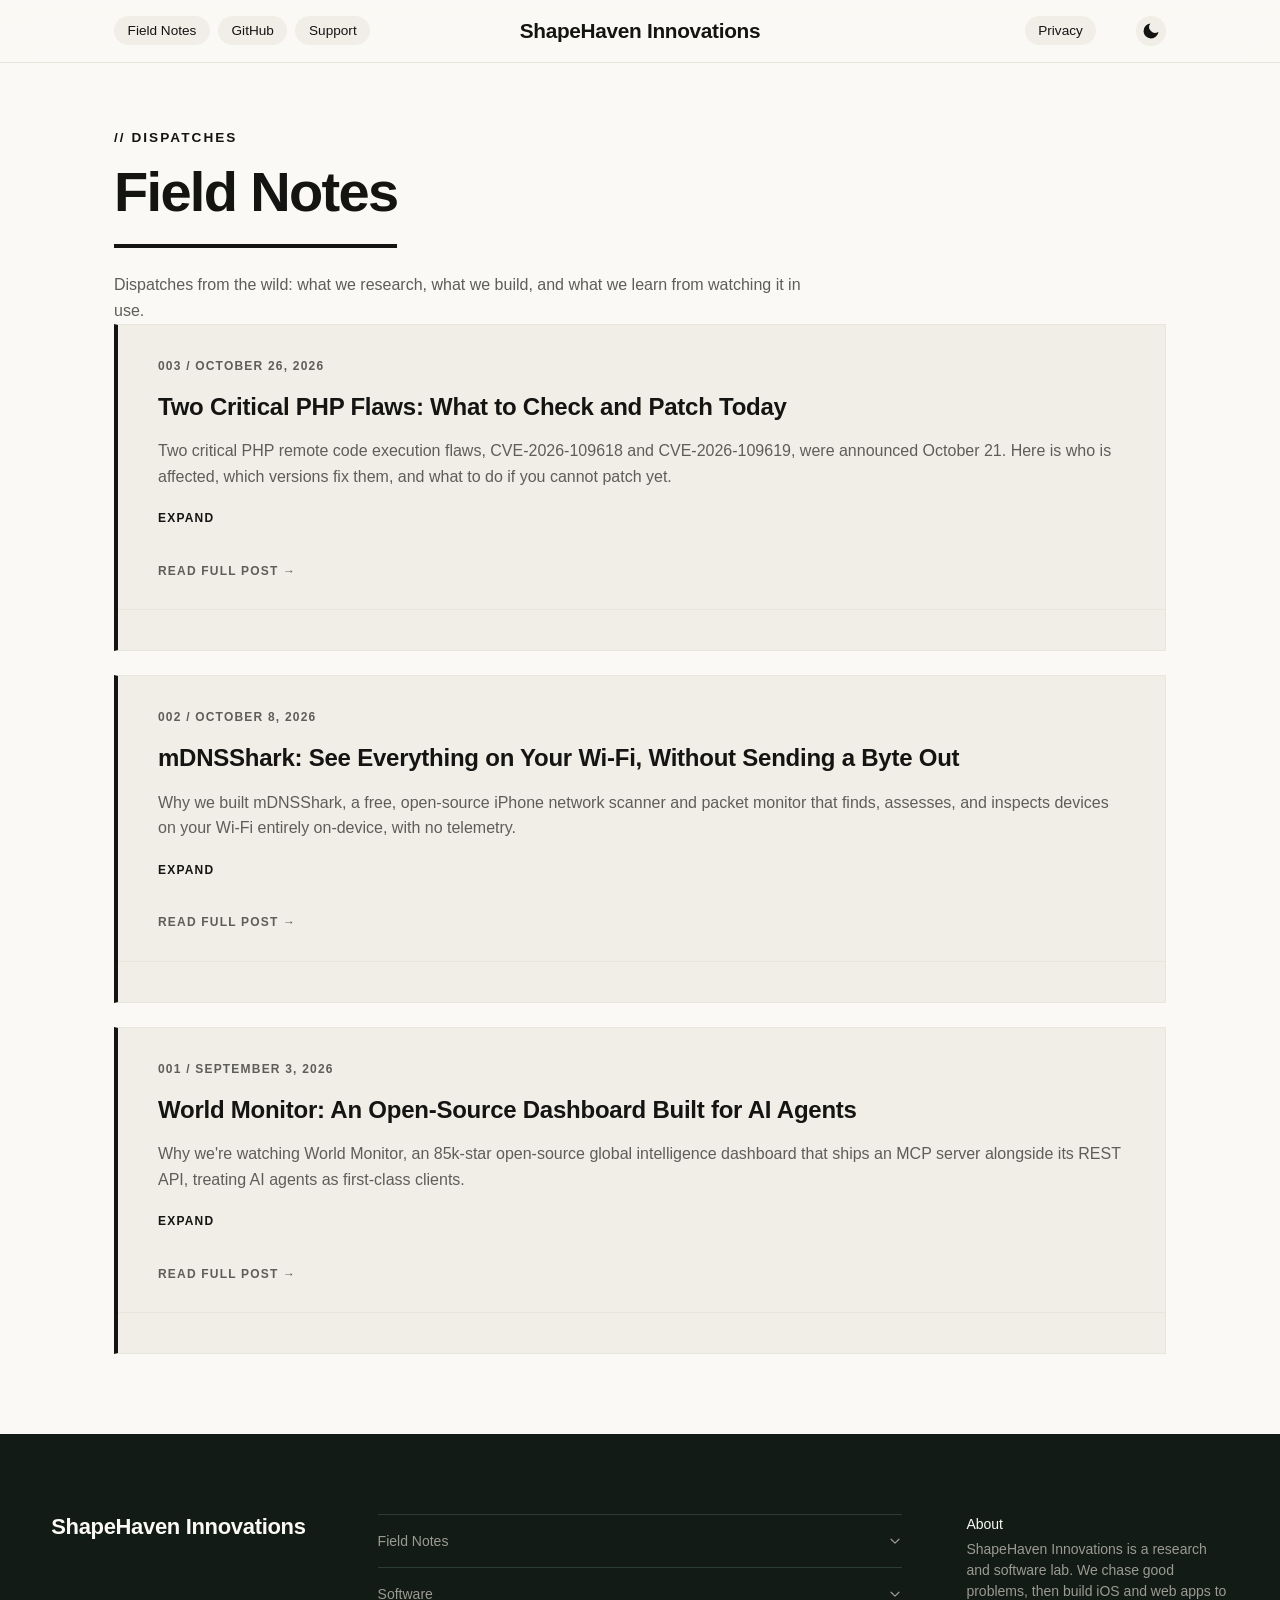
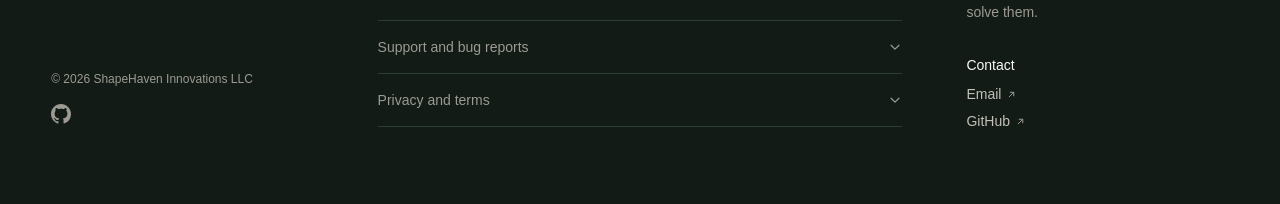
==== commit 5c4da956: "20262610-update feed" ====
--- a/blog/index.html
+++ b/blog/index.html
@@ -4,12 +4,12 @@
     <meta charset="UTF-8" />
     <meta name="viewport" content="width=device-width, initial-scale=1.0" />
     <title>Field Notes | ShapeHaven Innovations</title>
-    <meta name="description" content="Software, architecture, DevOps, and the tech we like. Notes and tool spotlights from ShapeHaven Innovations." />
+    <meta name="description" content="Field Notes from the ShapeHaven lab: what we research, what we build, and what we learn from watching it in use." />
     <meta name="robots" content="index, follow" />
 
     <!-- Open Graph / Social Media -->
     <meta property="og:title" content="Field Notes | ShapeHaven Innovations" />
-    <meta property="og:description" content="Software, architecture, DevOps, and the tech we like. Notes and tool spotlights from ShapeHaven Innovations." />
+    <meta property="og:description" content="Field Notes from the ShapeHaven lab: what we research, what we build, and what we learn from watching it in use." />
     <meta property="og:image" content="https://shapehaveninnovations.com/images/og-image.png" />
     <meta property="og:image:width" content="1200" />
     <meta property="og:image:height" content="630" />
@@ -35,7 +35,7 @@
     <!-- Twitter Card -->
     <meta name="twitter:card" content="summary_large_image" />
     <meta name="twitter:title" content="Field Notes | ShapeHaven Innovations" />
-    <meta name="twitter:description" content="Software, architecture, DevOps, and the tech we like. Notes and tool spotlights from ShapeHaven Innovations." />
+    <meta name="twitter:description" content="Field Notes from the ShapeHaven lab: what we research, what we build, and what we learn from watching it in use." />
     <meta name="twitter:image" content="https://shapehaveninnovations.com/images/og-image.png" />
 
     <style>
@@ -196,7 +196,7 @@
       "@type": "Blog",
       "name": "ShapeHaven Innovations Field Notes",
       "url": "https://shapehaveninnovations.com/blog/",
-      "description": "Software, architecture, DevOps, and the tech we like. Notes and tool spotlights from ShapeHaven Innovations.",
+      "description": "Field Notes from the ShapeHaven lab: what we research, what we build, and what we learn from watching it in use.",
       "publisher": { "@type": "Organization", "name": "ShapeHaven Innovations", "logo": { "@type": "ImageObject", "url": "https://shapehaveninnovations.com/images/logo.png" } },
       "blogPost": [
         {
@@ -254,7 +254,7 @@
           <span class="blog-eyebrow">// Dispatches</span>
           <h1>Field Notes</h1>
           <p class="section-intro">
-            Software, architecture, DevOps, and the tech we're into. Notes from projects we're shipping, plus tools and ideas worth sharing.
+            Dispatches from the wild: what we research, what we build, and what we learn from watching it in use.
           </p>
         </div>
 
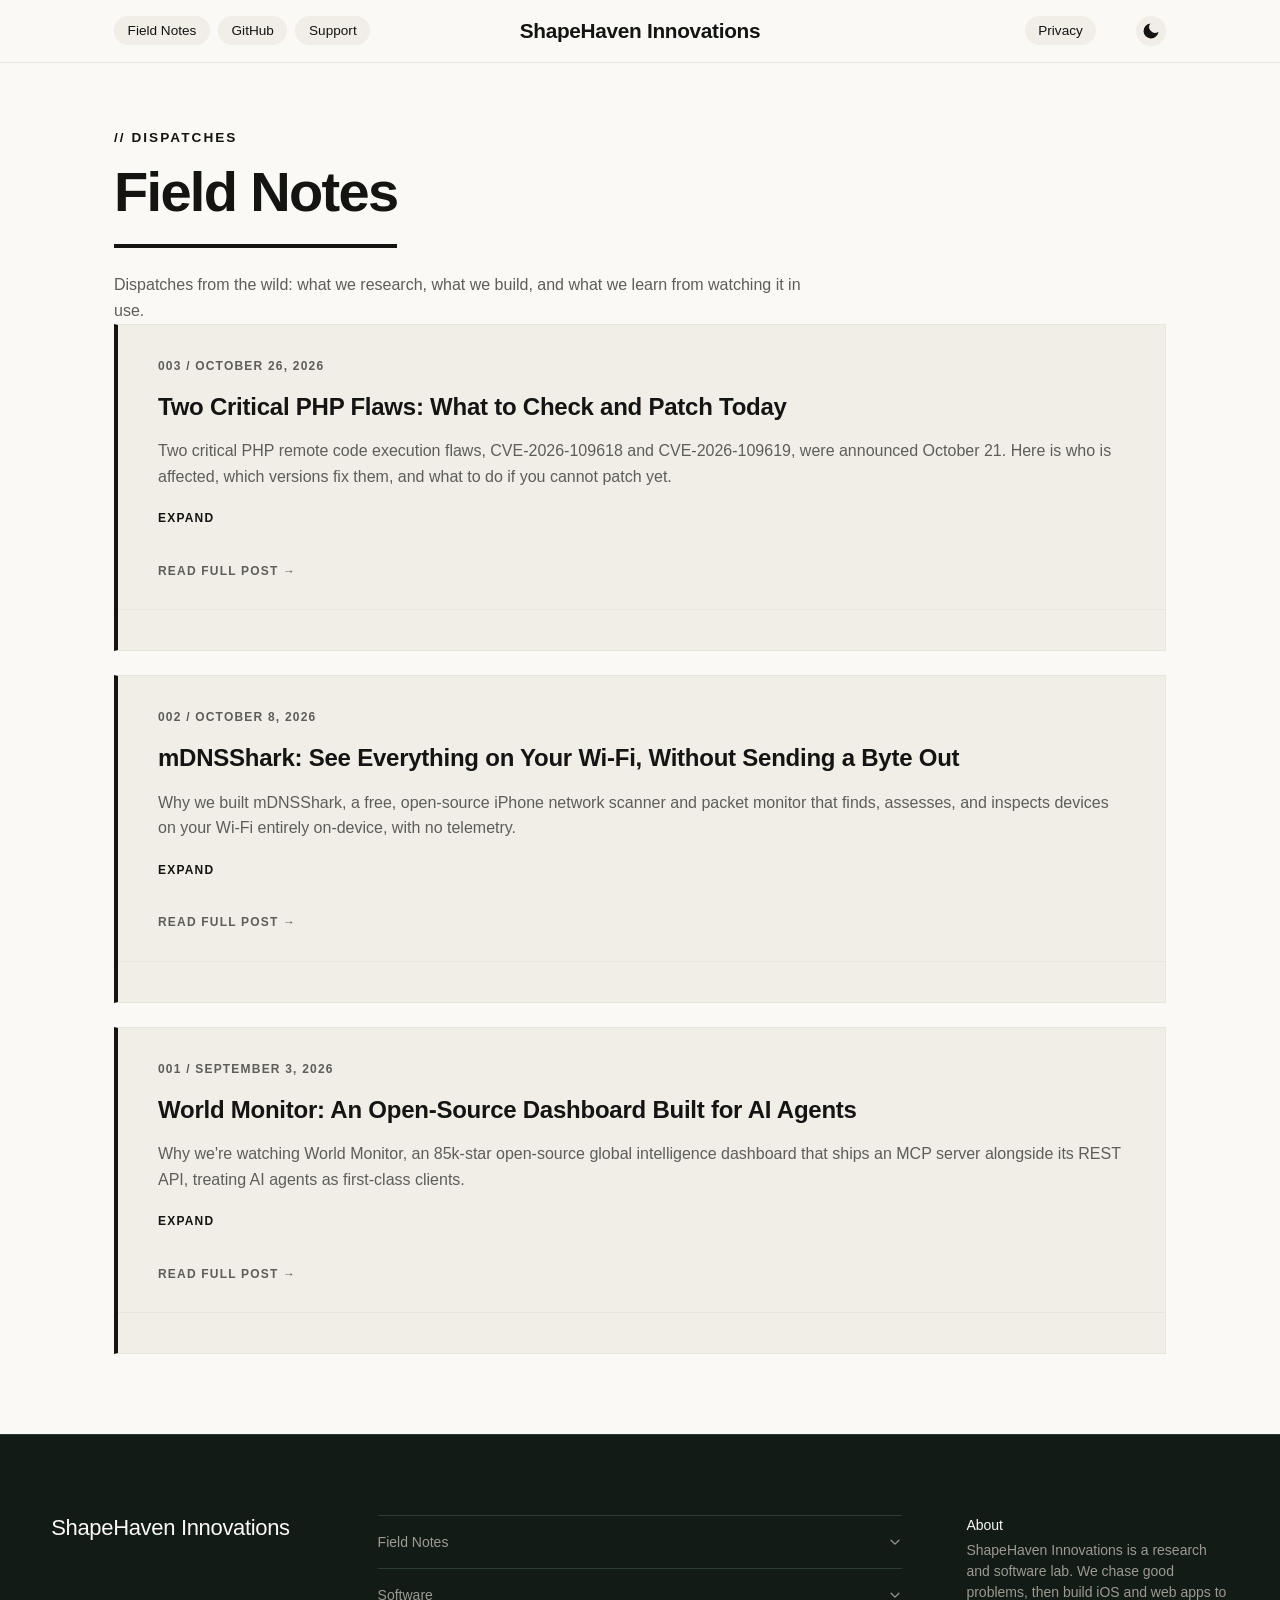
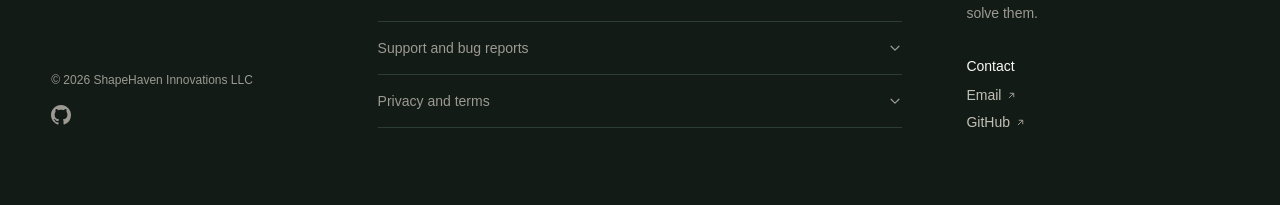
==== commit 6dab2c94: "20262710-update footers" ====
--- a/blog/index.html
+++ b/blog/index.html
@@ -314,10 +314,11 @@
       </div>
     </main>
 
+    <!-- footer:start -->
     <footer class="site-footer">
       <div class="site-footer__inner">
         <div class="site-footer__brand">
-          <p class="site-footer__wordmark">ShapeHaven Innovations</p>
+          <p class="site-footer__wordmark"><a href="/">ShapeHaven Innovations</a></p>
         </div>
 
         <div class="site-footer__menu">
@@ -364,7 +365,6 @@
               <li><a href="https://github.com/Shapehaven-Innovations/mDNSShark/issues/new/choose" target="_blank" rel="noopener">mDNSShark</a></li>
               <li><a href="https://github.com/Shapehaven-Innovations/ReturnIQ-Site/issues/new/choose" target="_blank" rel="noopener">ReturnIQ</a></li>
               <li><a href="https://github.com/Shapehaven-Innovations/KavaCrawl-Site/issues/new/choose" target="_blank" rel="noopener">KavaCrawl</a></li>
-              <li><span class="site-footer__note">CondoGuard: <a href="mailto:info@shapehaveninnovations.com">email us</a></span></li>
             </ul>
           </details>
 
@@ -397,6 +397,7 @@
         </div>
       </div>
     </footer>
+    <!-- footer:end -->
 
     <script src="/config.js"></script>
     <script src="/space-hero.js"></script>
--- a/style.css
+++ b/style.css
@@ -893,27 +893,43 @@
   transition: var(--transition);
 }
 
-/* Footer: dark band in both themes (modelled on anthropic.com's footer).
-   Colours are fixed here on purpose; the page light/dark tokens do not apply. */
+/* footer:start */
+/* Isolation so the footer looks the same inside any site's page CSS.
+   Comes first: .site-footer :where(...) has class-level specificity, so it beats
+   page rules like "p, li { font-size }" but loses to the BEM rules below. */
+:where(.site-footer),
+:where(.site-footer) *,
+:where(.site-footer) *::before,
+:where(.site-footer) *::after {
+  box-sizing: border-box;
+}
+
+.site-footer :where(p, ul, li, h2) {
+  margin: 0;
+  padding: 0;
+  font-family: inherit;
+  font-size: inherit;
+  line-height: inherit;
+}
+
+/* Footer: takes its colours from the host page. Each site maps its own tokens
+   to --sf-page-* (see "theme" in footer/targets.json, stamped after this block),
+   so the footer follows the page background and light/dark theme. */
 .site-footer {
-  --sf-bg: #121b16;
-  --sf-line: #2c3d34;
-  --sf-muted: #9c9a92;   /* 6.3:1 on --sf-bg */
-  --sf-soft: #c2c0b6;
-  --sf-bright: #faf9f5;
-  --sf-accent: #d97757;
+  --sf-bg: var(--sf-page-bg, #faf9f5);
+  --sf-line: var(--sf-page-line, #e8e6dc);
+  --sf-muted: var(--sf-page-muted, #5e5d59);
+  --sf-bright: var(--sf-page-text, #141413);
+  --sf-soft: var(--sf-page-soft, color-mix(in srgb, var(--sf-bright) 82%, var(--sf-bg)));
+  --sf-accent: var(--sf-page-accent, #c6613f);
   background: var(--sf-bg);
+  border-top: 1px solid var(--sf-line);
   color: var(--sf-muted);
   font-family: -apple-system, BlinkMacSystemFont, 'Segoe UI', Helvetica, Arial, sans-serif;
   font-size: 0.875rem;
   font-style: normal;
   line-height: 1.5;
   text-align: left;
-}
-
-/* Hairline so the band still reads as a separate zone on the dark page */
-[data-theme="dark"] .site-footer {
-  box-shadow: inset 0 1px 0 #26352d;
 }
 
 .site-footer__inner {
@@ -1170,6 +1186,41 @@
     transform: none;
   }
 }
+
+/* Current page inside a footer list */
+.site-footer [aria-current="page"] {
+  color: var(--sf-bright);
+}
+
+.site-footer__wordmark a {
+  color: var(--sf-bright);
+}
+
+.site-footer__sitenote {
+  margin-top: 0.75rem;
+  font-size: 0.75rem;
+  max-width: 34ch;
+}
+
+.site-footer__sitenote a {
+  text-decoration: underline;
+  text-underline-offset: 2px;
+  text-decoration-color: var(--sf-line);
+}
+
+.site-footer__contact + .site-footer__sitenote {
+  margin-top: 2rem;
+}
+
+:root {
+  --sf-page-bg: #121b16;
+  --sf-page-line: #2c3d34;
+  --sf-page-muted: #9c9a92;
+  --sf-page-text: #faf9f5;
+  --sf-page-soft: #c2c0b6;
+  --sf-page-accent: #d97757;
+}
+/* footer:end */
 
 /* View Transitions */
 @keyframes fade-in  { from { opacity: 0; } }
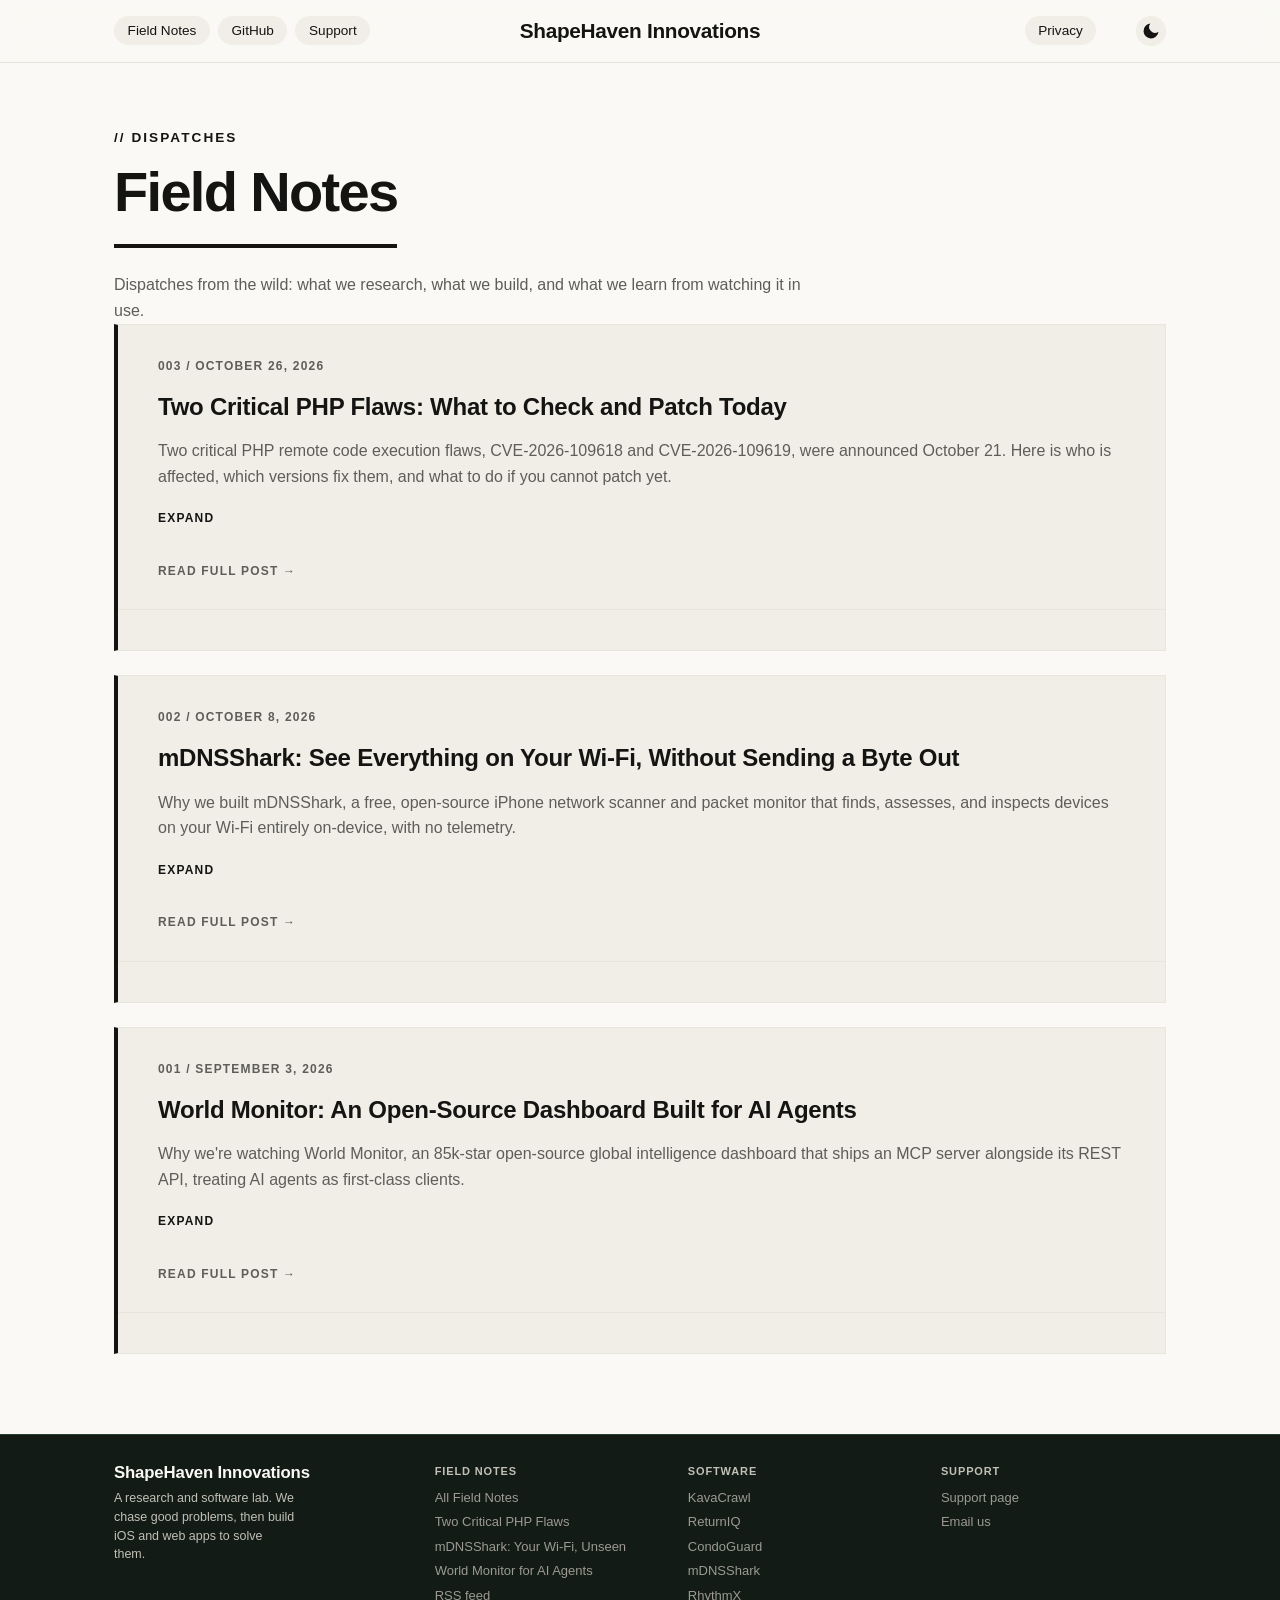
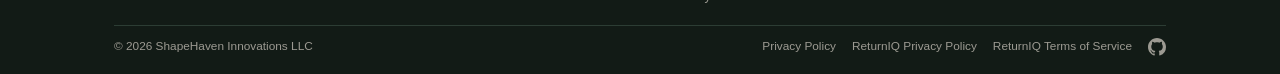
==== commit 6f752300: "20262710-update footer" ====
--- a/blog/index.html
+++ b/blog/index.html
@@ -317,30 +317,25 @@
     <!-- footer:start -->
     <footer class="site-footer">
       <div class="site-footer__inner">
-        <div class="site-footer__brand">
-          <p class="site-footer__wordmark"><a href="/">ShapeHaven Innovations</a></p>
-        </div>
-
-        <div class="site-footer__menu">
-          <details class="site-footer__group">
-            <summary>
-              <span>Field Notes</span>
-              <svg class="site-footer__chevron" viewBox="0 0 16 16" width="14" height="14" aria-hidden="true" focusable="false"><path d="M3.5 6l4.5 4.5L12.5 6" fill="none" stroke="currentColor" stroke-width="1.4" stroke-linecap="round" stroke-linejoin="round"/></svg>
-            </summary>
+        <div class="site-footer__top">
+          <div class="site-footer__brandcol">
+            <p class="site-footer__wordmark">ShapeHaven Innovations</p>
+            <p class="site-footer__about">A research and software lab. We chase good problems, then build iOS and web apps to solve them.</p>
+          </div>
+
+          <div class="site-footer__col">
+            <h2 class="site-footer__heading">Field Notes</h2>
             <ul class="site-footer__list">
               <li><a href="/blog/">All Field Notes</a></li>
-              <li><a href="/blog/php-critical-rce-patch">Two Critical PHP Flaws: What to Check and Patch Today</a></li>
-              <li><a href="/blog/mdnsshark-app">mDNSShark: See Everything on Your Wi-Fi, Without Sending a Byte Out</a></li>
-              <li><a href="/blog/worldmonitor-app">World Monitor: An Open-Source Dashboard Built for AI Agents</a></li>
+              <li><a href="/blog/php-critical-rce-patch" title="Two Critical PHP Flaws: What to Check and Patch Today">Two Critical PHP Flaws</a></li>
+              <li><a href="/blog/mdnsshark-app" title="mDNSShark: See Everything on Your Wi-Fi, Without Sending a Byte Out">mDNSShark: Your Wi-Fi, Unseen</a></li>
+              <li><a href="/blog/worldmonitor-app" title="World Monitor: An Open-Source Dashboard Built for AI Agents">World Monitor for AI Agents</a></li>
               <li><a href="/feed.xml" target="_blank" rel="noopener">RSS feed</a></li>
             </ul>
-          </details>
-
-          <details class="site-footer__group">
-            <summary>
-              <span>Software</span>
-              <svg class="site-footer__chevron" viewBox="0 0 16 16" width="14" height="14" aria-hidden="true" focusable="false"><path d="M3.5 6l4.5 4.5L12.5 6" fill="none" stroke="currentColor" stroke-width="1.4" stroke-linecap="round" stroke-linejoin="round"/></svg>
-            </summary>
+          </div>
+
+          <div class="site-footer__col">
+            <h2 class="site-footer__heading">Software</h2>
             <ul class="site-footer__list">
               <li><a href="https://kavacrawl.app/" target="_blank" rel="noopener">KavaCrawl</a></li>
               <li><a href="https://returniq.shapehaveninnovations.com/" target="_blank" rel="noopener">ReturnIQ</a></li>
@@ -348,52 +343,25 @@
               <li><a href="https://mdnsshark.shapehaveninnovations.com/" target="_blank" rel="noopener">mDNSShark</a></li>
               <li><a href="https://rhythmx.shapehaveninnovations.com/" target="_blank" rel="noopener">RhythmX</a></li>
             </ul>
-          </details>
-
-          <details class="site-footer__group">
-            <summary>
-              <span>Support and bug reports</span>
-              <svg class="site-footer__chevron" viewBox="0 0 16 16" width="14" height="14" aria-hidden="true" focusable="false"><path d="M3.5 6l4.5 4.5L12.5 6" fill="none" stroke="currentColor" stroke-width="1.4" stroke-linecap="round" stroke-linejoin="round"/></svg>
-            </summary>
+          </div>
+
+          <div class="site-footer__col">
+            <h2 class="site-footer__heading">Support</h2>
             <ul class="site-footer__list">
               <li><a href="/support.html">Support page</a></li>
               <li><a href="mailto:info@shapehaveninnovations.com">Email us</a></li>
             </ul>
-            <p class="site-footer__sublabel">Public bug trackers</p>
-            <ul class="site-footer__list">
-              <li><a href="https://github.com/Shapehaven-Innovations/RhythmX/issues/new/choose" target="_blank" rel="noopener">RhythmX</a></li>
-              <li><a href="https://github.com/Shapehaven-Innovations/mDNSShark/issues/new/choose" target="_blank" rel="noopener">mDNSShark</a></li>
-              <li><a href="https://github.com/Shapehaven-Innovations/ReturnIQ-Site/issues/new/choose" target="_blank" rel="noopener">ReturnIQ</a></li>
-              <li><a href="https://github.com/Shapehaven-Innovations/KavaCrawl-Site/issues/new/choose" target="_blank" rel="noopener">KavaCrawl</a></li>
-            </ul>
-          </details>
-
-          <details class="site-footer__group">
-            <summary>
-              <span>Privacy and terms</span>
-              <svg class="site-footer__chevron" viewBox="0 0 16 16" width="14" height="14" aria-hidden="true" focusable="false"><path d="M3.5 6l4.5 4.5L12.5 6" fill="none" stroke="currentColor" stroke-width="1.4" stroke-linecap="round" stroke-linejoin="round"/></svg>
-            </summary>
-            <ul class="site-footer__list">
-              <li><a href="/privacy.html">Privacy Policy</a></li>
+          </div>
+        </div>
+
+        <div class="site-footer__bottom">
+          <p class="site-footer__copyright">&copy; 2026 ShapeHaven Innovations LLC</p>
+          <ul class="site-footer__legal">
+            <li><a href="/privacy.html">Privacy Policy</a></li>
               <li><a href="/returniq-privacy.html">ReturnIQ Privacy Policy</a></li>
               <li><a href="/returniq-terms.html">ReturnIQ Terms of Service</a></li>
-            </ul>
-          </details>
-        </div>
-
-        <div class="site-footer__about">
-          <h2 class="site-footer__heading">About</h2>
-          <p class="site-footer__text">ShapeHaven Innovations is a research and software lab. We chase good problems, then build iOS and web apps to solve them.</p>
-          <h2 class="site-footer__heading">Contact</h2>
-          <ul class="site-footer__contact">
-            <li><a href="mailto:info@shapehaveninnovations.com">Email<svg class="site-footer__arrow" viewBox="0 0 10 10" width="9" height="9" aria-hidden="true" focusable="false"><path d="M2.5 7.5l5-5M3.5 2.5h4v4" fill="none" stroke="currentColor" stroke-width="1.1" stroke-linecap="round" stroke-linejoin="round"/></svg></a></li>
-            <li><a href="https://github.com/Shapehaven-Innovations" target="_blank" rel="noopener">GitHub<svg class="site-footer__arrow" viewBox="0 0 10 10" width="9" height="9" aria-hidden="true" focusable="false"><path d="M2.5 7.5l5-5M3.5 2.5h4v4" fill="none" stroke="currentColor" stroke-width="1.1" stroke-linecap="round" stroke-linejoin="round"/></svg></a></li>
+            <li><a class="site-footer__icon" href="https://github.com/Shapehaven-Innovations" target="_blank" rel="noopener" aria-label="ShapeHaven Innovations on GitHub (opens in a new tab)"><svg viewBox="0 0 16 16" width="18" height="18" aria-hidden="true" focusable="false"><path fill="currentColor" d="M8 0C3.58 0 0 3.58 0 8c0 3.54 2.29 6.53 5.47 7.59.4.07.55-.17.55-.38 0-.19-.01-.82-.01-1.49-2.01.37-2.53-.49-2.69-.94-.09-.23-.48-.94-.82-1.13-.28-.15-.68-.52-.01-.53.63-.01 1.08.58 1.23.82.72 1.21 1.87.87 2.33.66.07-.52.28-.87.51-1.07-1.78-.2-3.64-.89-3.64-3.95 0-.87.31-1.59.82-2.15-.08-.2-.36-1.02.08-2.12 0 0 .67-.21 2.2.82.64-.18 1.32-.27 2-.27.68 0 1.36.09 2 .27 1.53-1.04 2.2-.82 2.2-.82.44 1.1.16 1.92.08 2.12.51.56.82 1.27.82 2.15 0 3.07-1.87 3.75-3.65 3.95.29.25.54.73.54 1.48 0 1.07-.01 1.93-.01 2.2 0 .21.15.46.55.38A8.013 8.013 0 0016 8c0-4.42-3.58-8-8-8z"/></svg></a></li>
           </ul>
-        </div>
-
-        <div class="site-footer__legal">
-          <p class="site-footer__copyright">&copy; 2026 ShapeHaven Innovations LLC</p>
-          <a class="site-footer__icon" href="https://github.com/Shapehaven-Innovations" target="_blank" rel="noopener" aria-label="ShapeHaven Innovations on GitHub (opens in a new tab)"><svg viewBox="0 0 16 16" width="20" height="20" aria-hidden="true" focusable="false"><path fill="currentColor" d="M8 0C3.58 0 0 3.58 0 8c0 3.54 2.29 6.53 5.47 7.59.4.07.55-.17.55-.38 0-.19-.01-.82-.01-1.49-2.01.37-2.53-.49-2.69-.94-.09-.23-.48-.94-.82-1.13-.28-.15-.68-.52-.01-.53.63-.01 1.08.58 1.23.82.72 1.21 1.87.87 2.33.66.07-.52.28-.87.51-1.07-1.78-.2-3.64-.89-3.64-3.95 0-.87.31-1.59.82-2.15-.08-.2-.36-1.02.08-2.12 0 0 .67-.21 2.2.82.64-.18 1.32-.27 2-.27.68 0 1.36.09 2 .27 1.53-1.04 2.2-.82 2.2-.82.44 1.1.16 1.92.08 2.12.51.56.82 1.27.82 2.15 0 3.07-1.87 3.75-3.65 3.95.29.25.54.73.54 1.48 0 1.07-.01 1.93-.01 2.2 0 .21.15.46.55.38A8.013 8.013 0 0016 8c0-4.42-3.58-8-8-8z"/></svg></a>
         </div>
       </div>
     </footer>
--- a/style.css
+++ b/style.css
@@ -895,8 +895,8 @@
 
 /* footer:start */
 /* Isolation so the footer looks the same inside any site's page CSS.
-   Comes first: .site-footer :where(...) has class-level specificity, so it beats
-   page rules like "p, li { font-size }" but loses to the BEM rules below. */
+   .site-footer :where(...) has class-level specificity, so it beats page rules like
+   "p, li { font-size }" but loses to the BEM rules below (same specificity, later). */
 :where(.site-footer),
 :where(.site-footer) *,
 :where(.site-footer) *::before,
@@ -912,9 +912,9 @@
   line-height: inherit;
 }
 
-/* Footer: takes its colours from the host page. Each site maps its own tokens
-   to --sf-page-* (see "theme" in footer/targets.json, stamped after this block),
-   so the footer follows the page background and light/dark theme. */
+/* Footer: takes its colours from the --sf-page-* tokens that each site maps in
+   footer/targets.json (stamped after this block), so it follows the page's palette
+   while staying a distinct band. */
 .site-footer {
   --sf-bg: var(--sf-page-bg, #faf9f5);
   --sf-line: var(--sf-page-line, #e8e6dc);
@@ -926,20 +926,17 @@
   border-top: 1px solid var(--sf-line);
   color: var(--sf-muted);
   font-family: -apple-system, BlinkMacSystemFont, 'Segoe UI', Helvetica, Arial, sans-serif;
-  font-size: 0.875rem;
+  font-size: 0.8125rem;
   font-style: normal;
   line-height: 1.5;
   text-align: left;
-}
-
-.site-footer__inner {
-  display: grid;
-  grid-template-columns: minmax(0, 1fr) minmax(0, 2fr) minmax(0, 1fr);
-  grid-template-rows: auto 1fr auto;
-  column-gap: clamp(2rem, 5vw, 6rem);
-  max-width: 1400px;
-  margin: 0 auto;
-  padding: 5rem clamp(1.5rem, 4vw, 4.5rem) 4.5rem;
+  /* undo generic `footer { display:flex; margin; padding; gap }` rules in host pages */
+  display: block;
+  margin: var(--sf-page-gap, 0) 0 0;
+  padding: 0;
+  gap: 0;
+  width: auto;
+  max-width: none;
 }
 
 .site-footer a {
@@ -953,10 +950,9 @@
   color: var(--sf-bright);
 }
 
-.site-footer a:focus-visible,
-.site-footer summary:focus-visible {
+.site-footer a:focus-visible {
   outline: 2px solid var(--sf-accent);
-  outline-offset: 3px;
+  outline-offset: 2px;
   border-radius: 2px;
 }
 
@@ -964,252 +960,134 @@
   list-style: none;
 }
 
-/* Left column: wordmark top, copyright + icon bottom */
-.site-footer__brand {
-  grid-column: 1;
-  grid-row: 1;
+.site-footer__inner {
+  max-width: 1100px;
+  margin: 0 auto;
+  padding: 1.75rem 1.5rem 1.125rem;
+}
+
+/* Top: wordmark and blurb, then the link columns */
+.site-footer__top {
+  display: grid;
+  grid-template-columns: minmax(180px, 1.3fr);
+  grid-auto-flow: column;
+  grid-auto-columns: minmax(0, 1fr);
+  gap: 1.5rem 1.75rem;
 }
 
 .site-footer__wordmark {
   color: var(--sf-bright);
-  font-size: 1.375rem;
+  font-size: 1.05rem;
   font-weight: 600;
-  letter-spacing: -0.015em;
+  letter-spacing: -0.01em;
   line-height: 1.2;
+  margin-bottom: 0.375rem;
+}
+
+.site-footer__about {
+  max-width: 26ch;
+  font-size: 0.78rem;
+  color: var(--sf-soft);
+}
+
+.site-footer__heading {
+  color: var(--sf-soft);
+  font-size: 0.6875rem;
+  font-weight: 600;
+  letter-spacing: 0.08em;
+  line-height: 1.5;
+  text-transform: uppercase;
+  margin-bottom: 0.5rem;
+}
+
+.site-footer__list li {
+  overflow: hidden;
+  text-overflow: ellipsis;
+  white-space: nowrap;
+}
+
+.site-footer__list li + li {
+  margin-top: 0.3125rem;
+}
+
+/* Current page inside a footer list */
+.site-footer [aria-current="page"] {
+  color: var(--sf-bright);
+}
+
+/* Bottom: copyright and legal links on one line, then per-site fine print */
+.site-footer__bottom {
+  display: flex;
+  flex-wrap: wrap;
+  align-items: baseline;
+  justify-content: space-between;
+  gap: 0.375rem 1.25rem;
+  margin-top: 1.25rem;
+  padding-top: 0.75rem;
+  border-top: 1px solid var(--sf-line);
+  font-size: 0.74rem;
 }
 
 .site-footer__legal {
-  grid-column: 1;
-  grid-row: 3;
-  align-self: end;
-  padding-top: 4rem;
-}
-
-.site-footer__copyright {
-  font-size: 0.75rem;
+  display: flex;
+  flex-wrap: wrap;
+  gap: 0.25rem 1rem;
+}
+
+.site-footer__legal li {
+  display: flex;
+  align-items: center;
 }
 
 .site-footer__icon {
-  display: inline-flex;
-  align-items: center;
-  justify-content: center;
-  width: 36px;
-  height: 36px;
-  margin: 0.5rem 0 0 -8px;
+  color: var(--sf-soft);
 }
 
 .site-footer__icon svg {
   display: block;
 }
 
-/* Centre column: accordion */
-.site-footer__menu {
-  grid-column: 2;
-  grid-row: 1 / 4;
-  border-top: 1px solid var(--sf-line);
-}
-
-.site-footer__group {
-  border-bottom: 1px solid var(--sf-line);
-}
-
-.site-footer__group summary {
-  display: flex;
-  align-items: center;
-  justify-content: space-between;
-  gap: 1rem;
-  min-height: 52px;
-  padding: 0.75rem 0;
-  color: var(--sf-muted);
-  cursor: pointer;
-  list-style: none;
-  transition: color 0.15s ease;
-}
-
-.site-footer__group summary::-webkit-details-marker {
-  display: none;
-}
-
-.site-footer__group summary::marker {
-  content: '';
-}
-
-.site-footer__group summary:hover,
-.site-footer__group[open] summary {
-  color: var(--sf-bright);
-}
-
-.site-footer__chevron {
-  flex: none;
-  transition: transform 0.2s ease;
-}
-
-.site-footer__group[open] .site-footer__chevron {
-  transform: rotate(180deg);
-}
-
-.site-footer__list {
-  display: grid;
-  gap: 0.5rem;
-  padding: 0.25rem 0 1.5rem;
-}
-
-.site-footer__sublabel {
-  color: var(--sf-soft);
-  font-size: 0.75rem;
-  font-weight: 500;
-  margin: -0.25rem 0 0.75rem;
-}
-
-.site-footer__note a {
+.site-footer__fine {
+  flex-basis: 100%;
+  max-width: 90ch;
+  font-size: 0.72rem;
+}
+
+.site-footer__fine a {
   text-decoration: underline;
   text-underline-offset: 2px;
   text-decoration-color: var(--sf-line);
 }
 
-/* Right column: About + Contact */
-.site-footer__about {
-  grid-column: 3;
-  grid-row: 1 / 4;
-}
-
-.site-footer__heading {
-  color: var(--sf-bright);
-  font-size: 0.875rem;
-  font-weight: 400;
-  letter-spacing: 0;
-  line-height: 1.5;
-  margin: 0 0 0.25rem;
-}
-
-.site-footer__text {
-  max-width: 34ch;
-  margin-bottom: 2rem;
-}
-
-.site-footer__contact {
-  display: grid;
-  gap: 0.375rem;
-  margin-top: 0.5rem;
-}
-
-.site-footer__contact a {
-  display: inline-flex;
-  align-items: center;
-  gap: 0.375rem;
-  color: var(--sf-soft);
-}
-
-.site-footer__contact a:hover {
-  color: var(--sf-bright);
-}
-
-.site-footer__arrow {
-  flex: none;
-  color: var(--sf-muted);
-  transition: color 0.15s ease, transform 0.15s ease;
-}
-
-.site-footer__contact a:hover .site-footer__arrow {
-  color: var(--sf-accent);
-  transform: translate(1px, -1px);
-}
-
-/* Tablet: one column (wordmark, accordion, About/Contact, copyright) */
-@media (max-width: 992px) {
+@media (max-width: 760px) {
   .site-footer__inner {
-    grid-template-columns: minmax(0, 1fr);
-    grid-template-rows: none;
-    padding: 4rem 1.5rem 3rem;
-  }
-
-  .site-footer__brand,
-  .site-footer__menu,
-  .site-footer__about,
+    padding: 1.5rem 1.125rem 1rem;
+  }
+
+  .site-footer__top {
+    grid-template-columns: repeat(2, minmax(0, 1fr));
+    grid-auto-flow: row;
+    grid-auto-columns: auto;
+  }
+
+  .site-footer__brandcol {
+    grid-column: 1 / -1;
+  }
+
+  /* 24px+ touch spacing between stacked links */
+  .site-footer__list li + li {
+    margin-top: 0.5rem;
+  }
+
   .site-footer__legal {
-    grid-column: 1;
-    grid-row: auto;
-  }
-
-  .site-footer__brand {
-    margin-bottom: 2.5rem;
-  }
-
-  .site-footer__about {
-    margin-top: 3rem;
-  }
-
-  .site-footer__legal {
-    padding-top: 3rem;
-  }
-}
-
-/* Phone: bigger tap targets */
-@media (max-width: 600px) {
-  .site-footer__inner {
-    padding: 3.5rem 1.25rem 2.5rem;
-  }
-
-  .site-footer__list {
-    gap: 0;
-  }
-
-  .site-footer__list a,
-  .site-footer__contact a {
-    display: inline-flex;
-    align-items: center;
-    min-height: 40px;
-    padding: 0.4rem 0;
-    line-height: 1.4;
-  }
-
-  .site-footer__contact {
-    gap: 0;
-  }
-
-  .site-footer__icon {
-    width: 44px;
-    height: 44px;
-    margin-left: -12px;
+    gap: 0.5rem 1rem;
   }
 }
 
 @media (prefers-reduced-motion: reduce) {
-  .site-footer a,
-  .site-footer__group summary,
-  .site-footer__chevron,
-  .site-footer__arrow {
+  .site-footer a {
     transition: none;
   }
-
-  .site-footer__contact a:hover .site-footer__arrow {
-    transform: none;
-  }
-}
-
-/* Current page inside a footer list */
-.site-footer [aria-current="page"] {
-  color: var(--sf-bright);
-}
-
-.site-footer__wordmark a {
-  color: var(--sf-bright);
-}
-
-.site-footer__sitenote {
-  margin-top: 0.75rem;
-  font-size: 0.75rem;
-  max-width: 34ch;
-}
-
-.site-footer__sitenote a {
-  text-decoration: underline;
-  text-underline-offset: 2px;
-  text-decoration-color: var(--sf-line);
-}
-
-.site-footer__contact + .site-footer__sitenote {
-  margin-top: 2rem;
 }
 
 :root {
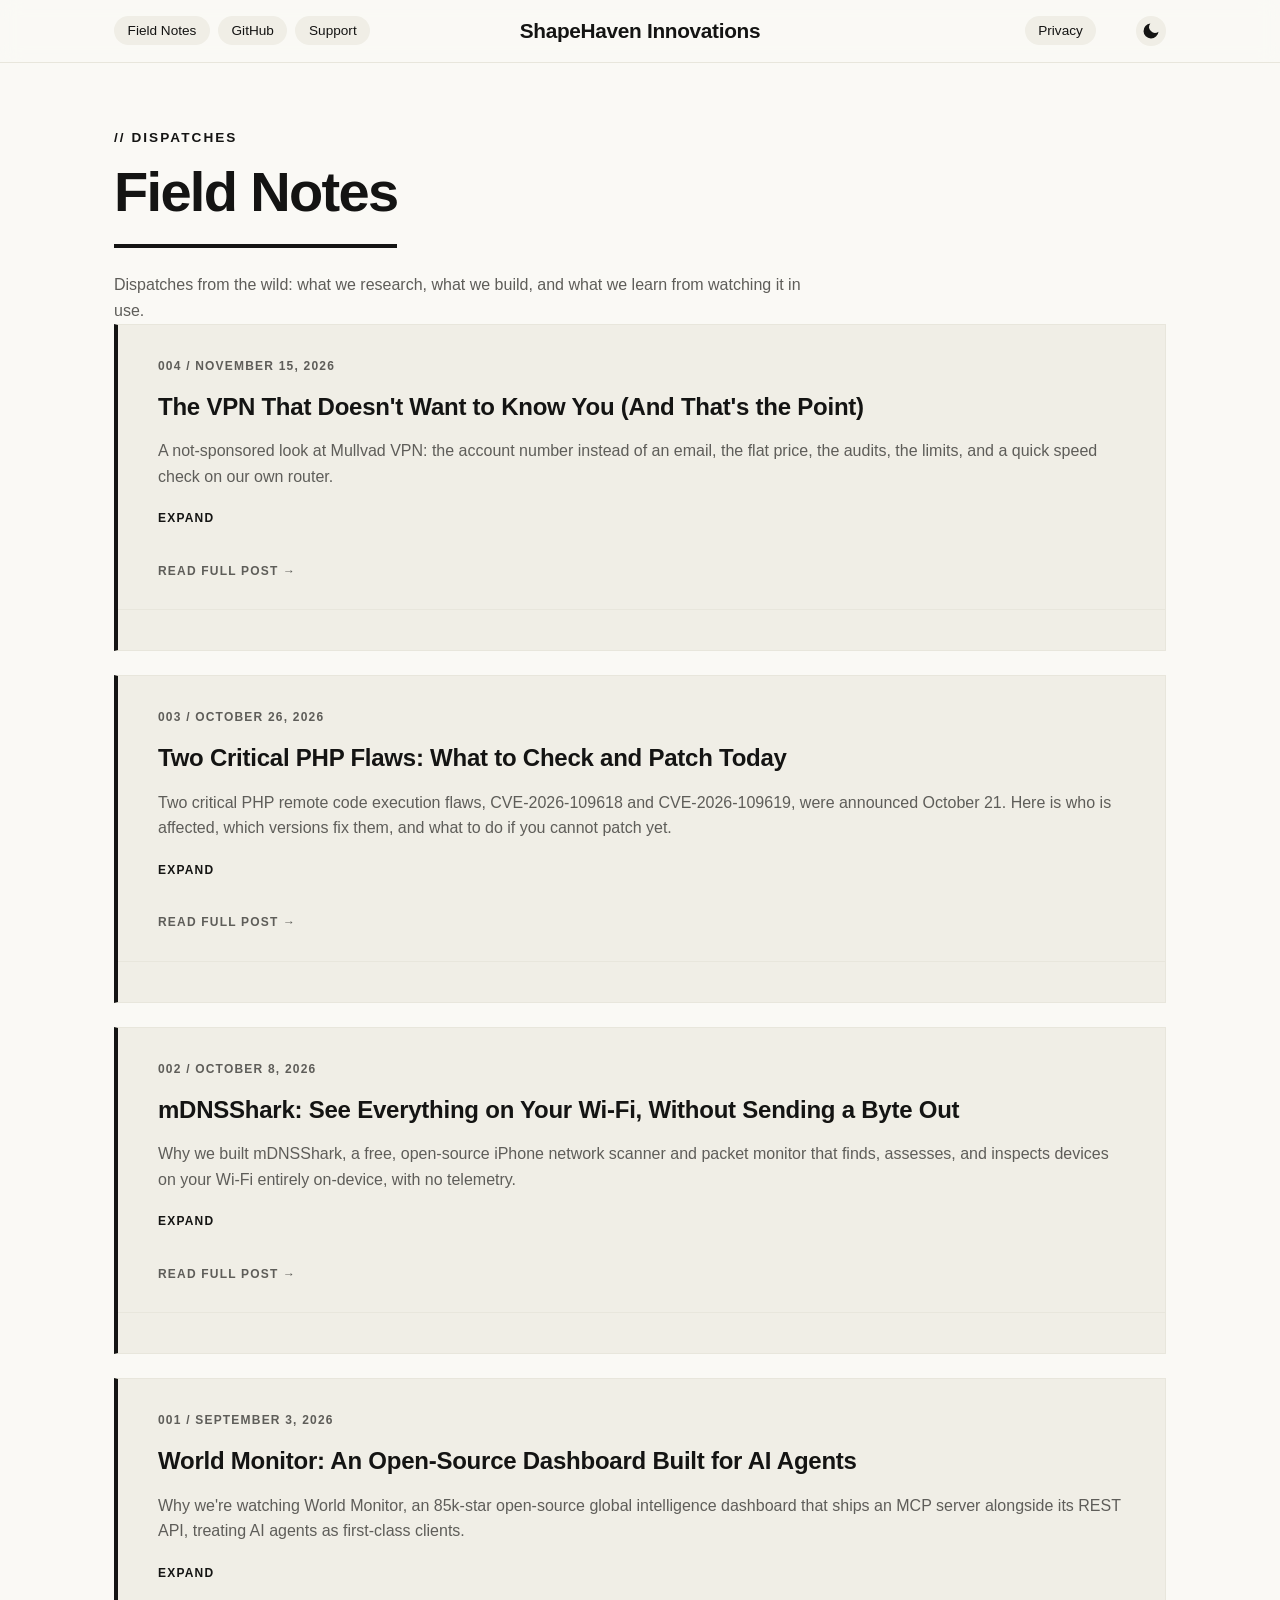
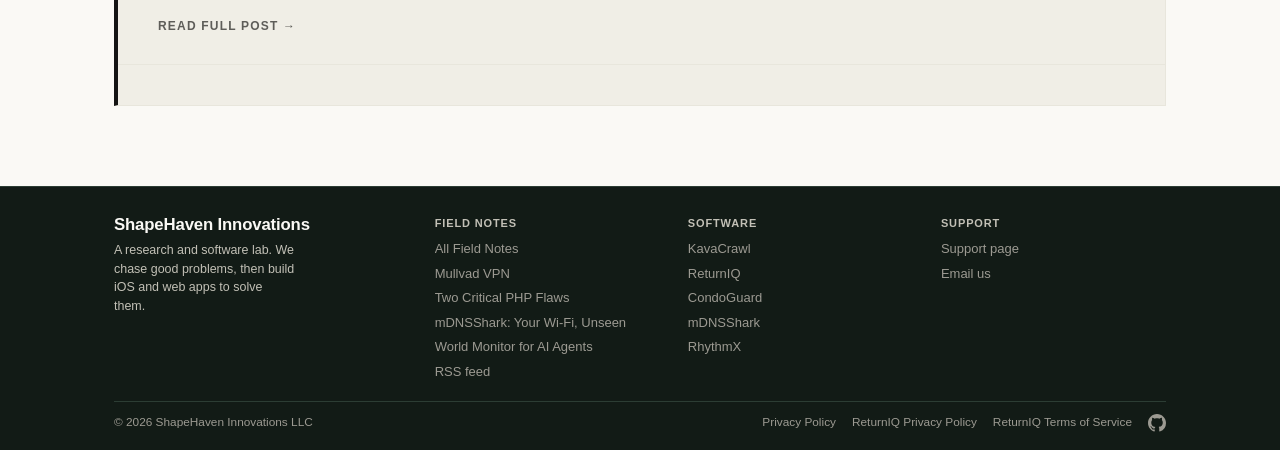
==== commit fbb8123d: "20261511-add mullvad vpn tool spotlight post" ====
--- a/blog/index.html
+++ b/blog/index.html
@@ -199,6 +199,13 @@
       "description": "Field Notes from the ShapeHaven lab: what we research, what we build, and what we learn from watching it in use.",
       "publisher": { "@type": "Organization", "name": "ShapeHaven Innovations", "logo": { "@type": "ImageObject", "url": "https://shapehaveninnovations.com/images/logo.png" } },
       "blogPost": [
+        {
+          "@type": "BlogPosting",
+          "headline": "The VPN That Doesn't Want to Know You (And That's the Point)",
+          "url": "https://shapehaveninnovations.com/blog/mullvad-vpn-spotlight",
+          "datePublished": "2026-11-15",
+          "author": { "@type": "Organization", "name": "ShapeHaven Innovations" }
+        },
         {
           "@type": "BlogPosting",
           "headline": "Two Critical PHP Flaws: What to Check and Patch Today",
@@ -260,6 +267,22 @@
 
         <!-- Newest post first. Add new posts as a new .post-item at the TOP of this list. -->
         <div class="post-feed" id="post-list">
+          <article class="post-item" data-url="/blog/mullvad-vpn-spotlight.html">
+            <button class="post-item-header" type="button" aria-expanded="false">
+              <span class="card-tag">004 / November 15, 2026</span>
+              <h3>The VPN That Doesn't Want to Know You (And That's the Point)</h3>
+              <p class="post-item-summary">
+                A not-sponsored look at Mullvad VPN: the account number instead of an email, the flat price, the audits, the limits, and a quick speed check on our own router.
+              </p>
+              <span class="post-item-toggle">Expand</span>
+            </button>
+            <a class="post-item-fulllink" href="/blog/mullvad-vpn-spotlight" aria-label="Read full post: The VPN That Doesn't Want to Know You (And That's the Point)">Read full post &rarr;</a>
+            <div class="post-item-panel">
+              <div class="post-item-panel-inner">
+                <div class="post-item-prose"></div>
+              </div>
+            </div>
+          </article>
           <article class="post-item" data-url="/blog/php-critical-rce-patch.html">
             <button class="post-item-header" type="button" aria-expanded="false">
               <span class="card-tag">003 / October 26, 2026</span>
@@ -327,6 +350,7 @@
             <h2 class="site-footer__heading">Field Notes</h2>
             <ul class="site-footer__list">
               <li><a href="/blog/">All Field Notes</a></li>
+              <li><a href="/blog/mullvad-vpn-spotlight" title="The VPN That Doesn't Want to Know You (And That's the Point)">Mullvad VPN</a></li>
               <li><a href="/blog/php-critical-rce-patch" title="Two Critical PHP Flaws: What to Check and Patch Today">Two Critical PHP Flaws</a></li>
               <li><a href="/blog/mdnsshark-app" title="mDNSShark: See Everything on Your Wi-Fi, Without Sending a Byte Out">mDNSShark: Your Wi-Fi, Unseen</a></li>
               <li><a href="/blog/worldmonitor-app" title="World Monitor: An Open-Source Dashboard Built for AI Agents">World Monitor for AI Agents</a></li>
